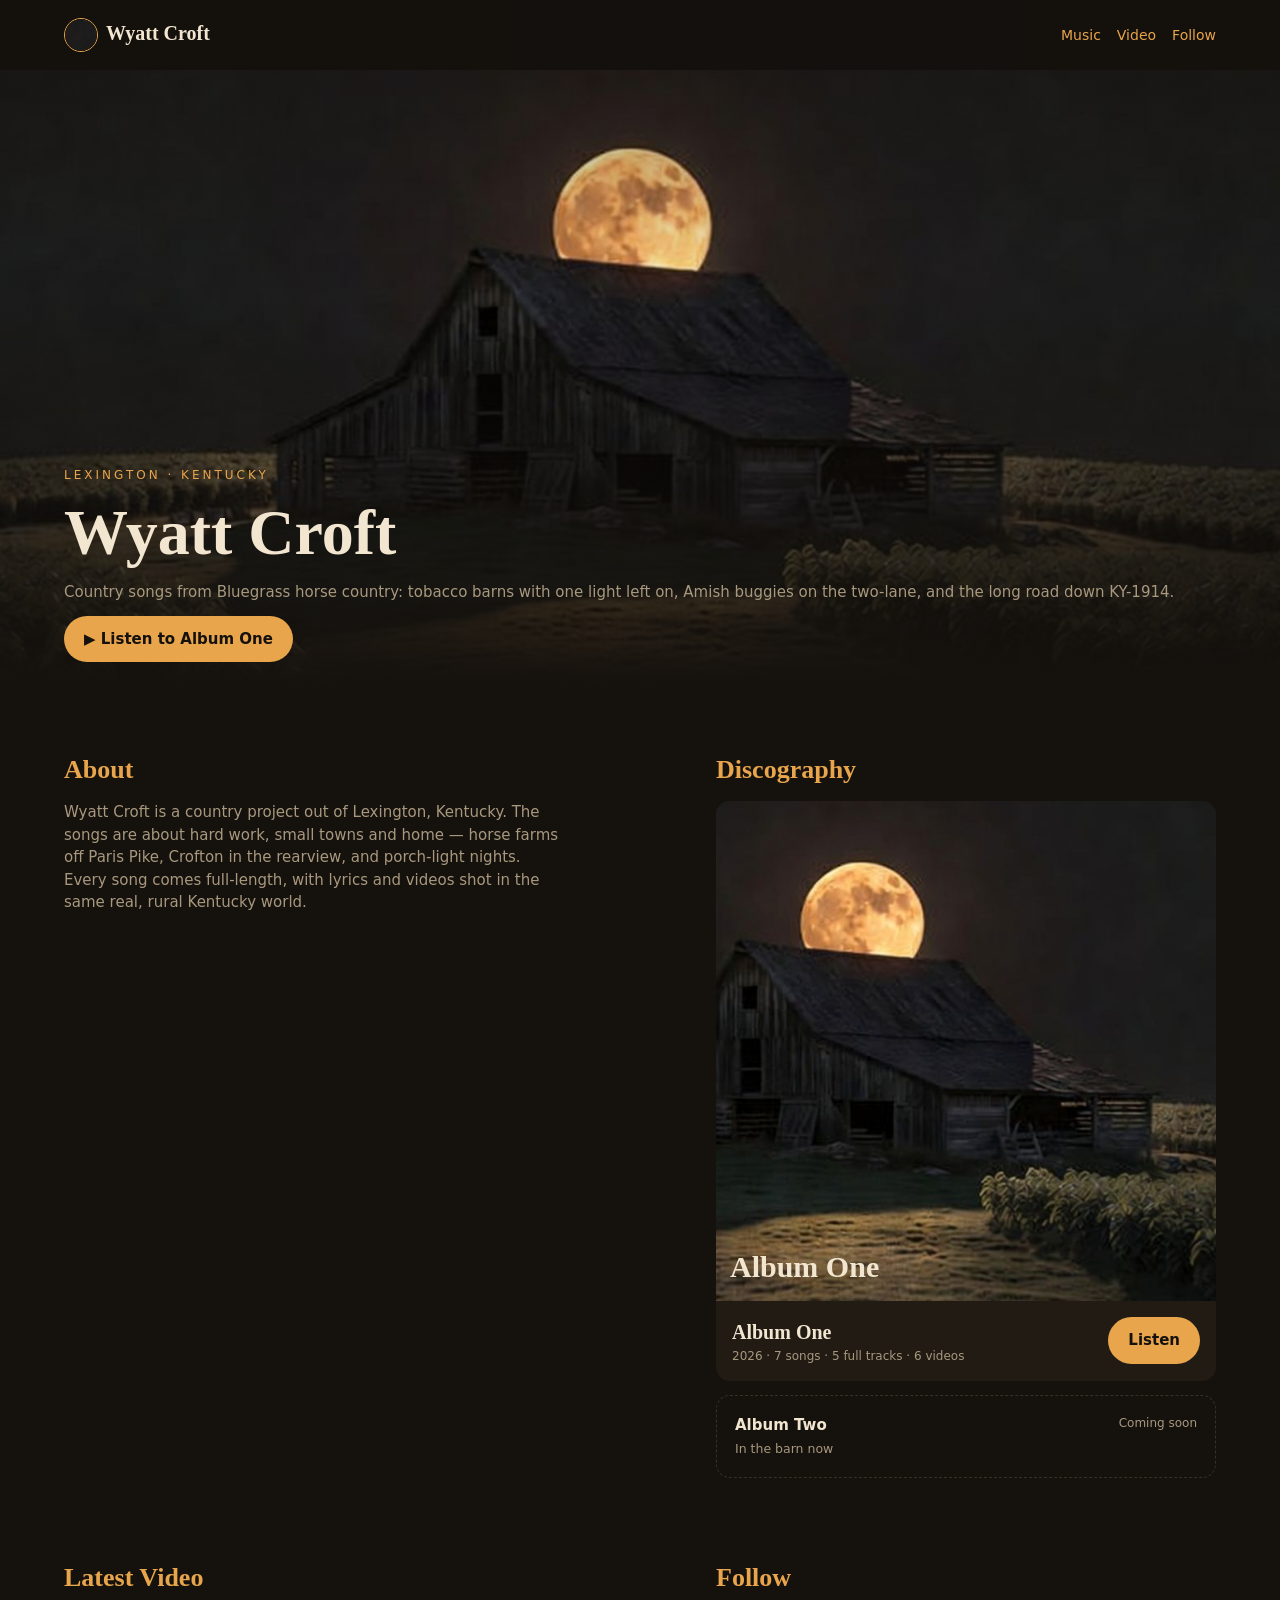
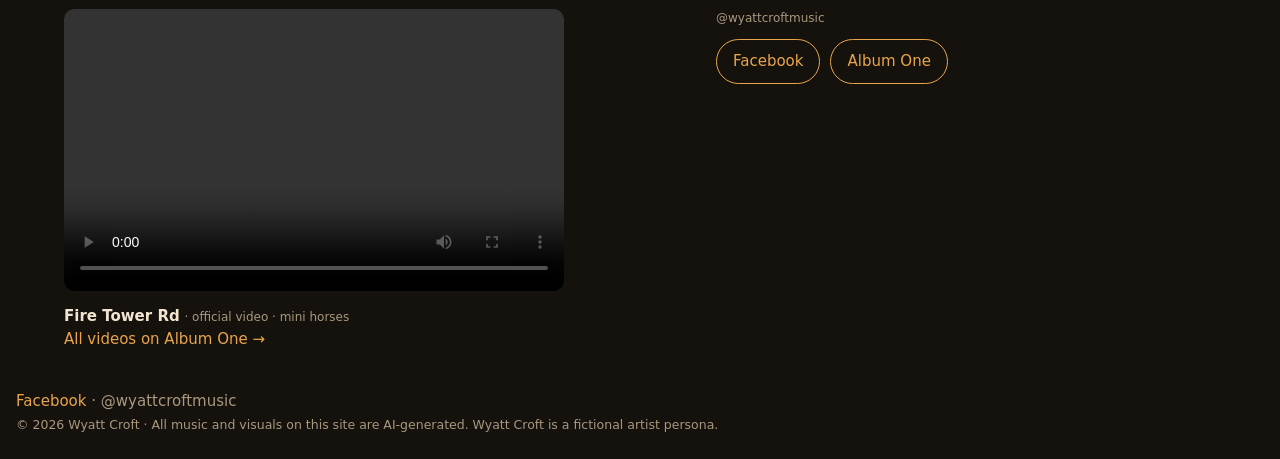
==== index.html @ c7d5dfe9 "Wyatt Croft site: home page, Album One, song pages, media" ====
<!doctype html><html lang="en"><head><meta charset="utf-8"><meta name="viewport" content="width=device-width,initial-scale=1">
<script>(function(){var h=location.hash.slice(1);if(h&&!/^(albums|video|follow|about)$/.test(h))location.replace('album-one/#'+h);})()</script>
<title>Wyatt Croft — Country songs from Lexington, Kentucky</title><meta name="description" content="Wyatt Croft (@wyattcroftmusic): AI-made country music from Lexington, Kentucky. Albums, videos and full tracks.">
<meta property="og:type" content="website"><meta property="og:url" content="https://sleek-tower-ttp9.here.now/"><meta property="og:title" content="Wyatt Croft — Country songs from Lexington, Kentucky"><meta property="og:description" content="AI-made country music from Lexington, Kentucky. Listen to Album One."><meta property="og:image" content="https://sleek-tower-ttp9.here.now/img/hero.jpg"><meta name="twitter:card" content="summary_large_image"><meta name="twitter:site" content="@wyattcroftmusic"><meta name="twitter:image" content="https://sleek-tower-ttp9.here.now/img/hero.jpg">
<style>
:root{--bg:#15110D;--card:#221B14;--amber:#E8A54B;--red:#8E2F25;--cream:#F2E6D0;--muted:#A8987E;--line:#3A2F23}
*{box-sizing:border-box;margin:0}body{background:var(--bg);color:var(--cream);font:15px/1.5 Inter,system-ui,sans-serif;padding-bottom:90px}
.serif{font-family:Georgia,"Playfair Display",serif;font-weight:700}
a{color:var(--amber);text-decoration:none}
nav{display:flex;justify-content:space-between;align-items:center;padding:14px 16px;position:sticky;top:0;background:#15110Dee;z-index:2}
nav .links{color:var(--muted);font-size:14px;display:flex;gap:16px}
.hero{min-height:520px;display:flex;flex-direction:column;justify-content:flex-end;gap:12px;padding:0 16px 28px;
 background:linear-gradient(180deg,#0000 30%,#15110D 95%),radial-gradient(circle at 72% 38%,#E8A54B66 0,#E8A54B11 12%,#0000 30%),linear-gradient(180deg,#1d2430,#3a2a1c 60%,#2a2018)}
.ph{font-size:11px;color:var(--muted)}.kick{letter-spacing:3px;font-size:12px;color:var(--amber)}
h1{font-size:40px;line-height:1.15}.btn{align-self:flex-start;background:var(--amber);color:var(--bg);font-weight:700;padding:12px 20px;border-radius:999px}
section{padding:32px 16px 16px}h2{color:var(--amber);font-size:26px;margin-bottom:12px}
.row{display:flex;align-items:center;gap:12px;padding:12px 8px;border-bottom:1px solid var(--line)}.row .m{flex:1}.row small,.mut{color:var(--muted);font-size:12px}
.row.on{background:var(--card);border-radius:8px}.row.on .t{color:var(--amber)}
.lyr{background:var(--card);border-radius:10px;padding:16px;color:var(--muted);line-height:1.7}
.rail{display:flex;gap:12px;overflow-x:auto;scroll-snap-type:x mandatory}.vc{flex:0 0 260px;scroll-snap-align:start}
.th{height:146px;border-radius:8px;background:linear-gradient(160deg,#4a3a26,#241b12);display:grid;place-items:center;color:var(--amber);font-size:28px}
.story .img{height:200px;border-radius:10px;background:linear-gradient(180deg,#2c3524,#3b2e20);display:grid;place-items:end start;padding:10px;font-size:11px;color:var(--muted)}
footer{padding:24px 16px;color:var(--muted)}
.bar{position:fixed;bottom:0;left:0;right:0;background:#0D0A08;border-top:2px solid var(--amber);padding:10px 16px 14px}
.prog{height:3px;background:var(--line);margin-bottom:8px}.prog i{display:block;width:32%;height:100%;background:var(--amber)}
.bi{display:flex;align-items:center;gap:12px}.art{width:44px;height:44px;border-radius:6px;background:var(--red)}.ctl{color:var(--amber);font-size:20px;letter-spacing:10px}
@media(min-width:1000px){.wrap{display:grid;grid-template-columns:1.1fr 1fr;max-width:1280px;margin:auto;gap:24px}
 .hero{min-height:640px;padding:0 64px 48px}h1{font-size:64px}nav{padding:18px 64px}.full{grid-column:1/-1}.rail{overflow:visible;flex-wrap:wrap}.vc{flex-basis:30%}section{padding:40px 64px 16px}}

.hero{background:linear-gradient(180deg,#15110D55 0,#0000 35%,#15110D 96%),url(img/hero.jpg) center 30%/cover}
.av{width:34px;height:34px;border-radius:50%;object-fit:cover;vertical-align:middle;margin-right:8px;border:1px solid var(--amber)}
.play{width:34px;height:34px;border-radius:50%;border:1px solid var(--amber);background:none;color:var(--amber);font-size:13px;display:grid;place-items:center;cursor:pointer;flex:0 0 34px}
.lk{font-size:12px}details.lyr{margin-bottom:10px}details.lyr summary{cursor:pointer;color:var(--cream);font-weight:700}details.lyr div{margin-top:8px}
.vc video{width:100%;aspect-ratio:16/9;border-radius:8px;background:#000}
.story .img{background:url(img/story.jpg) center/cover;height:220px}
.ai{border:1px solid var(--line);border-radius:10px;padding:12px;margin-top:12px;color:var(--muted);font-size:13px}
.bar button{background:none;border:0;color:var(--amber);font-size:22px;cursor:pointer;padding:0 6px}.art{object-fit:cover}.prog{cursor:pointer}
body{padding-bottom:0}.alb{display:block;background:var(--card);border-radius:14px;overflow:hidden;color:var(--cream)}.alb .cv{aspect-ratio:1/1;background:url(img/hero.jpg) 62% center/cover;position:relative}
.alb .cv span{position:absolute;left:14px;bottom:12px;font-size:30px}.alb .in{padding:16px;display:flex;justify-content:space-between;align-items:center;gap:12px}
.soon{margin-top:14px;border:1px dashed var(--line);border-radius:14px;padding:18px;color:var(--muted);display:flex;justify-content:space-between}
.hv video{width:100%;aspect-ratio:16/9;border-radius:10px;background:#000}.fl{display:flex;gap:10px;flex-wrap:wrap}.fl a{border:1px solid var(--amber);border-radius:999px;padding:10px 16px}
.av{width:34px;height:34px;border-radius:50%;object-fit:cover;vertical-align:middle;margin-right:8px;border:1px solid var(--amber)}
.hero{background:linear-gradient(180deg,#15110D55 0,#0000 35%,#15110D 96%),url(img/hero.jpg) center 30%/cover}
@media(min-width:1000px){.grid{display:grid;grid-template-columns:1fr 1fr;gap:24px;max-width:1280px;margin:auto}.alb{max-width:520px}}</style></head><body>
<nav><span class="serif" style="font-size:20px"><img class="av" src="img/avatar.jpg" alt="">Wyatt Croft</span><span class="links"><a href="#albums">Music</a><a href="#video">Video</a><a href="#follow">Follow</a></span></nav>
<header class="hero"><span class="kick">LEXINGTON · KENTUCKY</span><h1 class="serif">Wyatt Croft</h1>
<p class="mut" style="font-size:15px">Country songs from Bluegrass horse country: tobacco barns with one light left on, Amish buggies on the two-lane, and the long road down KY-1914.</p><a class="btn" href="album-one/">▶ Listen to Album One</a></header>
<div class="grid">
<section id="about"><h2 class="serif">About</h2><p class="mut" style="font-size:15px">Wyatt Croft is a country project out of Lexington, Kentucky. The songs are about hard work, small towns and home — horse farms off Paris Pike, Crofton in the rearview, and porch-light nights. Every song comes full-length, with lyrics and videos shot in the same real, rural Kentucky world.</p></section>
<section id="albums"><h2 class="serif">Discography</h2>
<a class="alb" href="album-one/"><div class="cv"><span class="serif">Album One</span></div><div class="in"><div><b class="serif" style="font-size:20px">Album One</b><div class="mut">2026 · 7 songs · 5 full tracks · 6 videos</div></div><span class="btn">Listen</span></div></a>
<div class="soon"><span><b style="color:var(--cream)">Album Two</b><br><small>In the barn now</small></span><span class="mut">Coming soon</span></div></section>
<section id="video" class="hv"><h2 class="serif">Latest Video</h2><video controls preload="metadata" playsinline src="https://swift-slate-mh2b.here.now/fire-tower-rd-v1.mp4#t=8"></video><p style="margin-top:8px"><b>Fire Tower Rd</b> <span class="mut">· official video · mini horses</span></p><p><a href="album-one/#videos">All videos on Album One →</a></p></section>
<section id="follow"><h2 class="serif">Follow</h2><p class="mut" style="margin-bottom:12px">@wyattcroftmusic</p><div class="fl"><a href="https://www.facebook.com/profile.php?id=61595078684951" target="_blank" rel="noopener">Facebook</a><a href="album-one/">Album One</a></div></section>
</div>
<footer><a href="https://www.facebook.com/profile.php?id=61595078684951" target="_blank" rel="noopener">Facebook</a> · @wyattcroftmusic<br><small>© 2026 Wyatt Croft · All music and visuals on this site are AI-generated. Wyatt Croft is a fictional artist persona.</small></footer>
</body></html>
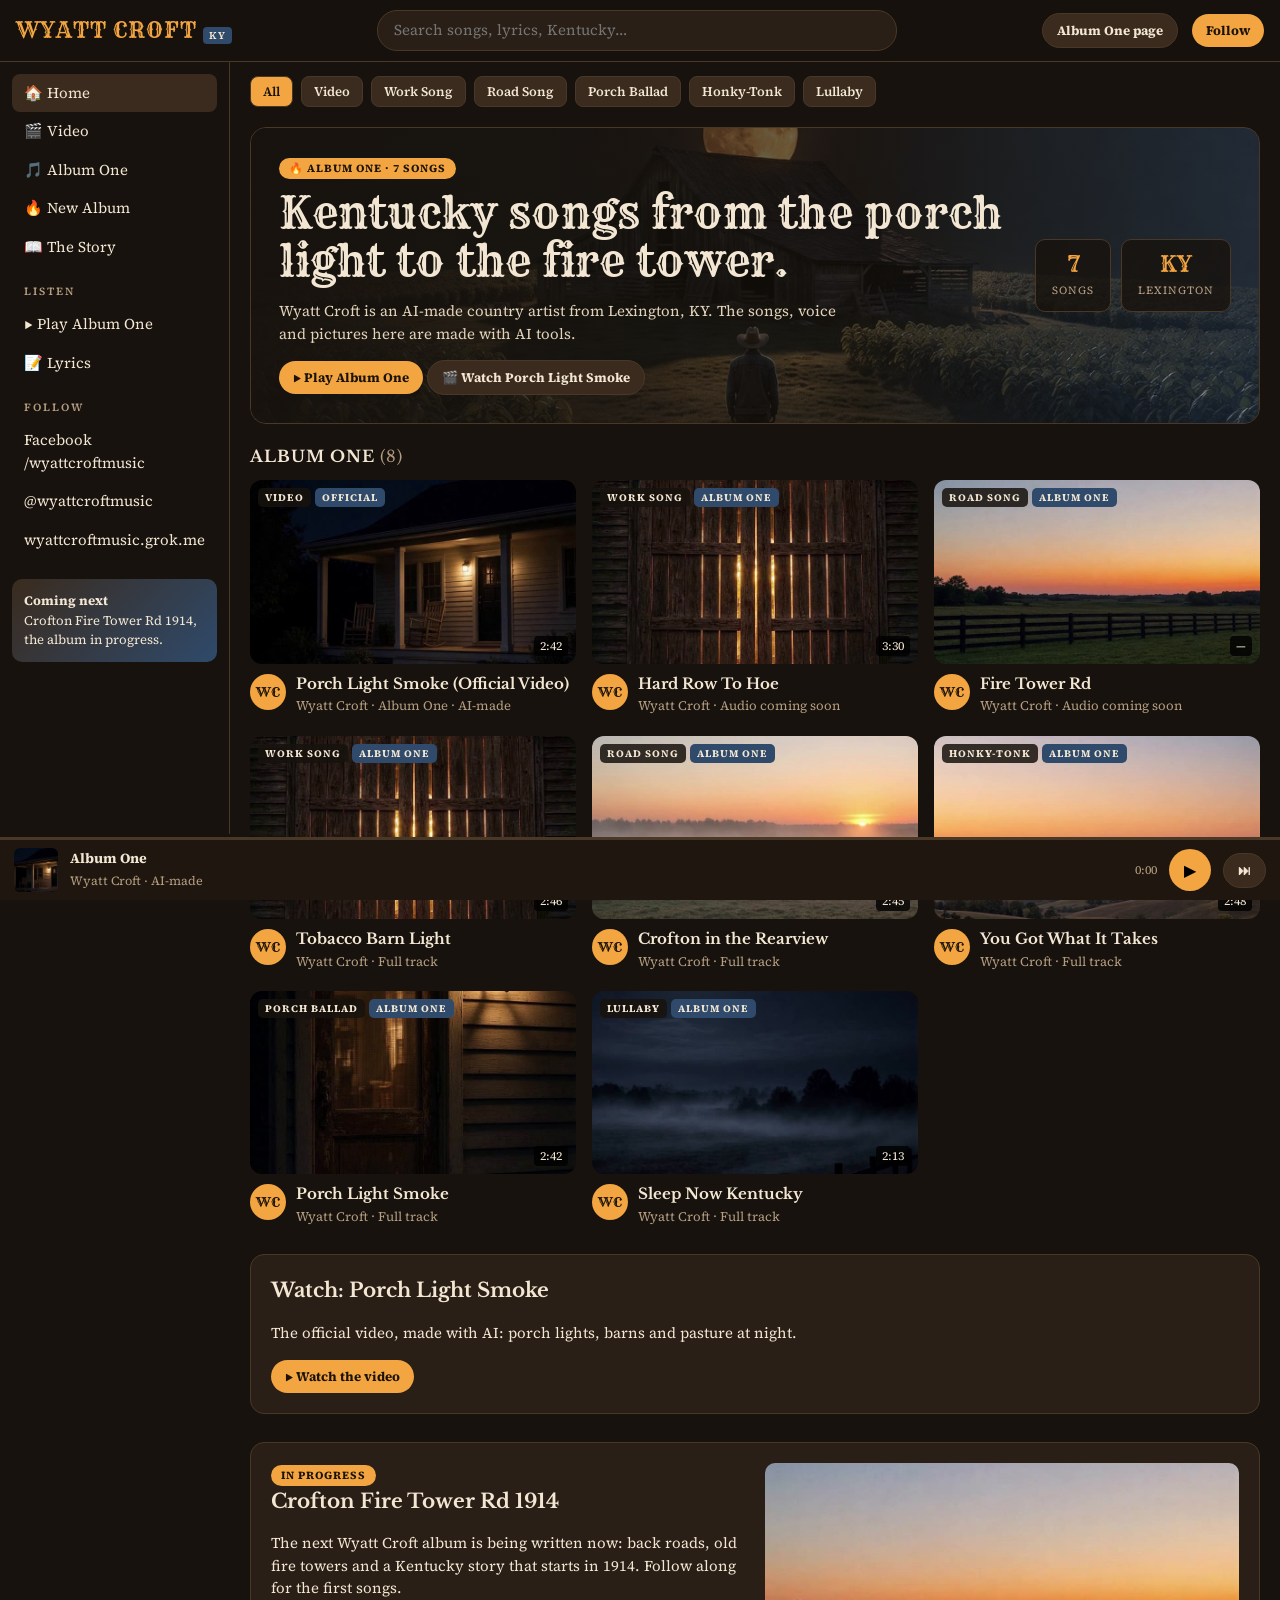
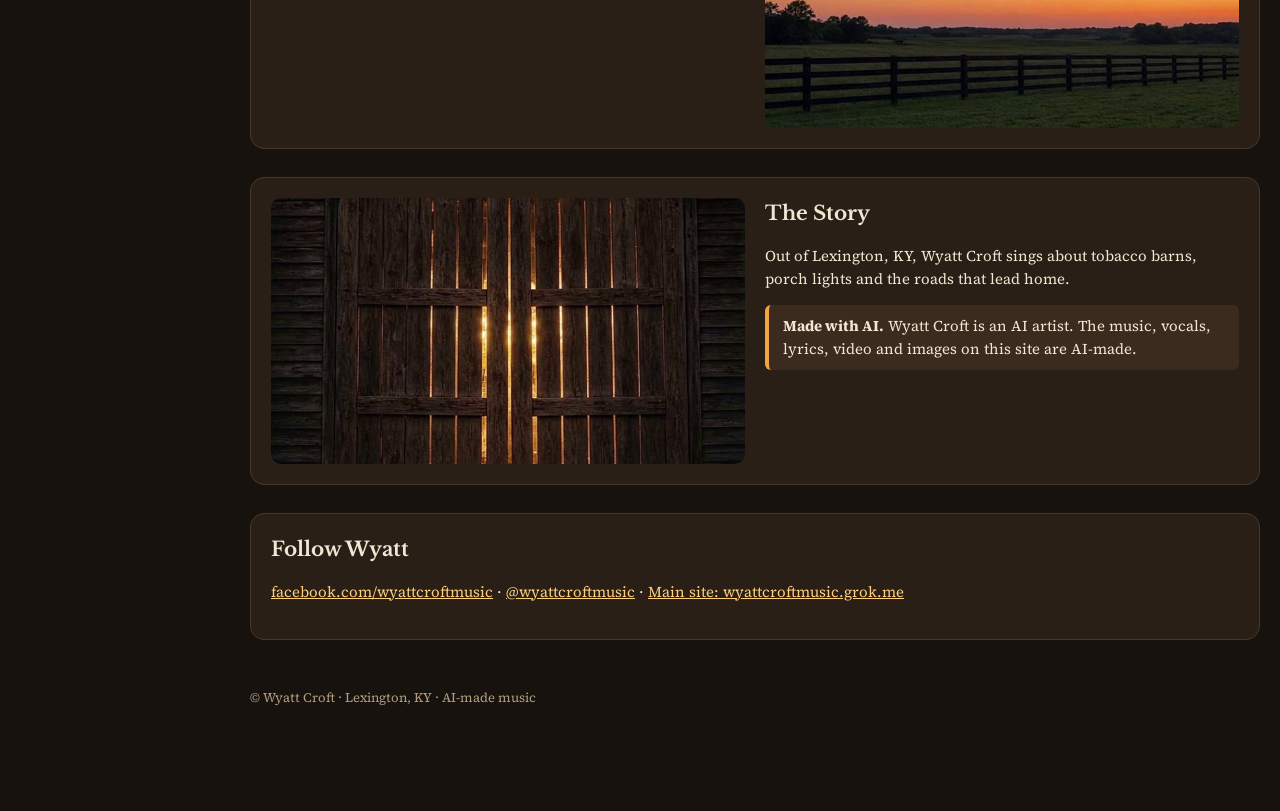
==== commit 24ecb685: "New swipe-style home page (nightoon layout); Album One stays at /album-one/, old home kept at /class" ====
--- a/index.html
+++ b/index.html
@@ -1,57 +1,139 @@
 <!doctype html><html lang="en"><head><meta charset="utf-8"><meta name="viewport" content="width=device-width,initial-scale=1">
-<script>(function(){var h=location.hash.slice(1);if(h&&!/^(albums|video|follow|about)$/.test(h))location.replace('album-one/#'+h);})()</script>
-<title>Wyatt Croft — Country songs from Lexington, Kentucky</title><meta name="description" content="Wyatt Croft (@wyattcroftmusic): AI-made country music from Lexington, Kentucky. Albums, videos and full tracks.">
-<meta property="og:type" content="website"><meta property="og:url" content="https://sleek-tower-ttp9.here.now/"><meta property="og:title" content="Wyatt Croft — Country songs from Lexington, Kentucky"><meta property="og:description" content="AI-made country music from Lexington, Kentucky. Listen to Album One."><meta property="og:image" content="https://sleek-tower-ttp9.here.now/img/hero.jpg"><meta name="twitter:card" content="summary_large_image"><meta name="twitter:site" content="@wyattcroftmusic"><meta name="twitter:image" content="https://sleek-tower-ttp9.here.now/img/hero.jpg">
+<title>Wyatt Croft · AI-made country music from Lexington, KY</title>
+<meta name="description" content="Wyatt Croft is an AI-made country artist from Lexington, KY. Stream Album One and follow the new album, Crofton Fire Tower Rd 1914.">
+<meta property="og:title" content="Wyatt Croft · AI-made country music"><meta property="og:image" content="img/f30.jpg">
+<link rel="preconnect" href="https://fonts.googleapis.com"><link href="https://fonts.googleapis.com/css2?family=Rye&family=Libre+Baskerville:ital,wght@0,400;0,700;1,400&family=Source+Serif+4:wght@400;600&display=swap" rel="stylesheet">
 <style>
-:root{--bg:#15110D;--card:#221B14;--amber:#E8A54B;--red:#8E2F25;--cream:#F2E6D0;--muted:#A8987E;--line:#3A2F23}
-*{box-sizing:border-box;margin:0}body{background:var(--bg);color:var(--cream);font:15px/1.5 Inter,system-ui,sans-serif;padding-bottom:90px}
-.serif{font-family:Georgia,"Playfair Display",serif;font-weight:700}
-a{color:var(--amber);text-decoration:none}
-nav{display:flex;justify-content:space-between;align-items:center;padding:14px 16px;position:sticky;top:0;background:#15110Dee;z-index:2}
-nav .links{color:var(--muted);font-size:14px;display:flex;gap:16px}
-.hero{min-height:520px;display:flex;flex-direction:column;justify-content:flex-end;gap:12px;padding:0 16px 28px;
- background:linear-gradient(180deg,#0000 30%,#15110D 95%),radial-gradient(circle at 72% 38%,#E8A54B66 0,#E8A54B11 12%,#0000 30%),linear-gradient(180deg,#1d2430,#3a2a1c 60%,#2a2018)}
-.ph{font-size:11px;color:var(--muted)}.kick{letter-spacing:3px;font-size:12px;color:var(--amber)}
-h1{font-size:40px;line-height:1.15}.btn{align-self:flex-start;background:var(--amber);color:var(--bg);font-weight:700;padding:12px 20px;border-radius:999px}
-section{padding:32px 16px 16px}h2{color:var(--amber);font-size:26px;margin-bottom:12px}
-.row{display:flex;align-items:center;gap:12px;padding:12px 8px;border-bottom:1px solid var(--line)}.row .m{flex:1}.row small,.mut{color:var(--muted);font-size:12px}
-.row.on{background:var(--card);border-radius:8px}.row.on .t{color:var(--amber)}
-.lyr{background:var(--card);border-radius:10px;padding:16px;color:var(--muted);line-height:1.7}
-.rail{display:flex;gap:12px;overflow-x:auto;scroll-snap-type:x mandatory}.vc{flex:0 0 260px;scroll-snap-align:start}
-.th{height:146px;border-radius:8px;background:linear-gradient(160deg,#4a3a26,#241b12);display:grid;place-items:center;color:var(--amber);font-size:28px}
-.story .img{height:200px;border-radius:10px;background:linear-gradient(180deg,#2c3524,#3b2e20);display:grid;place-items:end start;padding:10px;font-size:11px;color:var(--muted)}
-footer{padding:24px 16px;color:var(--muted)}
-.bar{position:fixed;bottom:0;left:0;right:0;background:#0D0A08;border-top:2px solid var(--amber);padding:10px 16px 14px}
-.prog{height:3px;background:var(--line);margin-bottom:8px}.prog i{display:block;width:32%;height:100%;background:var(--amber)}
-.bi{display:flex;align-items:center;gap:12px}.art{width:44px;height:44px;border-radius:6px;background:var(--red)}.ctl{color:var(--amber);font-size:20px;letter-spacing:10px}
-@media(min-width:1000px){.wrap{display:grid;grid-template-columns:1.1fr 1fr;max-width:1280px;margin:auto;gap:24px}
- .hero{min-height:640px;padding:0 64px 48px}h1{font-size:64px}nav{padding:18px 64px}.full{grid-column:1/-1}.rail{overflow:visible;flex-wrap:wrap}.vc{flex-basis:30%}section{padding:40px 64px 16px}}
+:root{--bg:#17120d;--wood:#2a1f16;--wood2:#3a2b1e;--amber:#f2a541;--amber2:#ffcf7a;--dusk:#2f4a6b;--dusk2:#8fb0d4;--ink:#f3e7d3;--mut:#b49d80;--line:#4a3826}
+*{box-sizing:border-box}body{margin:0;background:var(--bg);color:var(--ink);font:15px/1.5 "Source Serif 4",Georgia,serif;padding-bottom:70px}
+a{color:var(--amber2)}h1,h2,h3{font-family:"Libre Baskerville",Georgia,serif}
+.top{position:sticky;top:0;z-index:20;display:flex;align-items:center;gap:14px;padding:10px 16px;background:rgba(23,18,13,.96);border-bottom:1px solid var(--line)}
+.logo{font-family:Rye,serif;font-size:22px;color:var(--amber);text-decoration:none;letter-spacing:1px;white-space:nowrap}.logo small{font:600 10px "Source Serif 4";background:var(--dusk);color:var(--ink);padding:2px 6px;border-radius:4px;margin-left:6px;vertical-align:middle;letter-spacing:1px}
+.search{flex:1;max-width:520px;margin:0 auto;background:var(--wood);border:1px solid var(--line);border-radius:20px;padding:8px 16px;color:var(--ink);font:inherit}
+.btn{background:var(--amber);color:#1b1208;border:0;border-radius:20px;padding:8px 14px;font:700 13px "Source Serif 4";cursor:pointer;text-decoration:none;white-space:nowrap}.btn.ghost{background:var(--wood2);color:var(--ink);border:1px solid var(--line)}
+.wrap{display:flex}.side{width:230px;flex:none;padding:12px;position:sticky;top:58px;height:calc(100vh - 128px);overflow:auto;border-right:1px solid var(--line)}
+.side a{display:block;padding:8px 12px;border-radius:8px;color:var(--ink);text-decoration:none}.side a:hover,.side a.on{background:var(--wood2)}.side h4{font:600 11px "Source Serif 4";color:var(--mut);letter-spacing:2px;margin:18px 12px 6px}
+.side .pro{margin-top:20px;background:linear-gradient(135deg,var(--wood2),var(--dusk));padding:12px;border-radius:10px;font-size:13px}
+main{flex:1;min-width:0;padding:14px 20px}
+.chips{display:flex;gap:8px;overflow-x:auto;padding-bottom:8px}.chip{flex:none;background:var(--wood2);color:var(--ink);border:1px solid var(--line);border-radius:8px;padding:6px 12px;font:600 13px "Source Serif 4";cursor:pointer}.chip.on{background:var(--amber);color:#1b1208}
+.hero{position:relative;margin:12px 0 22px;border-radius:16px;overflow:hidden;border:1px solid var(--line);background:url(img/road.jpg) center/cover}
+.hero .in{background:linear-gradient(90deg,rgba(23,18,13,.95),rgba(23,18,13,.6) 60%,rgba(47,74,107,.35));padding:28px;display:flex;gap:20px;align-items:center;flex-wrap:wrap}
+.pill{display:inline-block;background:var(--amber);color:#1b1208;font:700 11px "Source Serif 4";letter-spacing:1px;padding:3px 10px;border-radius:12px}
+.hero h1{font-family:Rye,serif;font-weight:400;font-size:clamp(26px,4vw,44px);line-height:1.1;margin:10px 0}.hero p{max-width:560px;color:#e2d3bb}.hero .txt{flex:1;min-width:260px}
+.stats{display:flex;gap:10px}.stat{background:rgba(23,18,13,.8);border:1px solid var(--line);border-radius:10px;padding:10px 16px;text-align:center}.stat b{display:block;font:22px Rye,serif;color:var(--amber)}.stat span{font-size:11px;color:var(--mut);letter-spacing:1px}
+.sec{font:700 16px "Libre Baskerville";letter-spacing:1px;text-transform:uppercase;margin:8px 0 14px}.sec span{color:var(--mut);font-weight:400}
+.grid{display:grid;grid-template-columns:repeat(auto-fill,minmax(250px,1fr));gap:20px 16px}
+.card{cursor:pointer}.th{position:relative;aspect-ratio:16/9;border-radius:12px;overflow:hidden;background:var(--wood)}.th img{width:100%;height:100%;object-fit:cover;transition:transform .3s}.card:hover .th img{transform:scale(1.04)}
+.bd{position:absolute;top:8px;left:8px;display:flex;gap:4px}.bd b{background:rgba(23,18,13,.85);font:700 10px "Source Serif 4";padding:3px 7px;border-radius:5px;letter-spacing:1px}.bd .am{background:var(--dusk)}
+.du{position:absolute;right:8px;bottom:8px;background:rgba(0,0,0,.8);font-size:12px;padding:1px 6px;border-radius:4px}
+.card.playing .th{outline:3px solid var(--amber)}
+.meta{display:flex;gap:10px;margin-top:10px}.av{flex:none;width:36px;height:36px;border-radius:50%;background:var(--amber);color:#1b1208;font:14px Rye,serif;display:grid;place-items:center}
+.meta h3{font-size:15px;margin:0 0 3px;line-height:1.3}.meta p{margin:0;color:var(--mut);font-size:13px}
+.panel{background:var(--wood);border:1px solid var(--line);border-radius:14px;padding:20px;margin:28px 0}
+.panel h2{margin-top:0;font-size:20px}.two{display:grid;grid-template-columns:1fr 1fr;gap:20px}
+.panel img{width:100%;border-radius:10px}
+.ai{border-left:4px solid var(--amber);background:var(--wood2);padding:10px 14px;border-radius:6px}
+footer{color:var(--mut);font-size:13px;padding:20px 0}
+.player{position:fixed;left:0;right:0;bottom:0;z-index:30;display:flex;align-items:center;gap:12px;padding:8px 14px;background:#1f170f;border-top:1px solid var(--line)}
+.player img{width:44px;height:44px;border-radius:6px;object-fit:cover}.player .nm{flex:1;min-width:0}.player .nm b{display:block;white-space:nowrap;overflow:hidden;text-overflow:ellipsis;font-size:14px}.player .nm small{color:var(--mut)}
+.pp{width:42px;height:42px;border-radius:50%;border:0;background:var(--amber);font-size:16px;cursor:pointer}.player .tm{color:var(--mut);font-size:12px}
+.prog{position:absolute;top:-3px;left:0;right:0;height:3px;background:var(--line)}.prog i{display:block;height:100%;width:0;background:var(--amber)}
+.modal{position:fixed;inset:0;z-index:40;background:rgba(0,0,0,.85);display:none;align-items:center;justify-content:center;padding:16px}.modal.on{display:flex}
+.box{background:var(--wood);border:1px solid var(--line);border-radius:14px;max-width:900px;width:100%;max-height:92vh;overflow:auto;padding:18px;position:relative}
+.box video{width:100%;max-height:70vh;background:#000;border-radius:10px}.x{position:absolute;right:12px;top:8px;background:none;border:0;color:var(--ink);font-size:26px;cursor:pointer}
+.lyr{white-space:normal;color:#e8dac3}
+.bnav{display:none}
+@media(max-width:900px){.side{display:none}.two{grid-template-columns:1fr}.top .hide{display:none}.search{display:none}main{padding:12px}
+.bnav{display:flex;position:fixed;bottom:0;left:0;right:0;z-index:31;background:#1f170f;border-top:1px solid var(--line);justify-content:space-around;padding:6px 0}.bnav a{color:var(--ink);text-decoration:none;font-size:11px;text-align:center}.bnav a b{display:block;font-size:18px}
+.player{bottom:52px}body{padding-bottom:130px}.player .tm,.player .vol{display:none}.grid{grid-template-columns:1fr}.hero .in{padding:20px}}
 
-.hero{background:linear-gradient(180deg,#15110D55 0,#0000 35%,#15110D 96%),url(img/hero.jpg) center 30%/cover}
-.av{width:34px;height:34px;border-radius:50%;object-fit:cover;vertical-align:middle;margin-right:8px;border:1px solid var(--amber)}
-.play{width:34px;height:34px;border-radius:50%;border:1px solid var(--amber);background:none;color:var(--amber);font-size:13px;display:grid;place-items:center;cursor:pointer;flex:0 0 34px}
-.lk{font-size:12px}details.lyr{margin-bottom:10px}details.lyr summary{cursor:pointer;color:var(--cream);font-weight:700}details.lyr div{margin-top:8px}
-.vc video{width:100%;aspect-ratio:16/9;border-radius:8px;background:#000}
-.story .img{background:url(img/story.jpg) center/cover;height:220px}
-.ai{border:1px solid var(--line);border-radius:10px;padding:12px;margin-top:12px;color:var(--muted);font-size:13px}
-.bar button{background:none;border:0;color:var(--amber);font-size:22px;cursor:pointer;padding:0 6px}.art{object-fit:cover}.prog{cursor:pointer}
-body{padding-bottom:0}.alb{display:block;background:var(--card);border-radius:14px;overflow:hidden;color:var(--cream)}.alb .cv{aspect-ratio:1/1;background:url(img/hero.jpg) 62% center/cover;position:relative}
-.alb .cv span{position:absolute;left:14px;bottom:12px;font-size:30px}.alb .in{padding:16px;display:flex;justify-content:space-between;align-items:center;gap:12px}
-.soon{margin-top:14px;border:1px dashed var(--line);border-radius:14px;padding:18px;color:var(--muted);display:flex;justify-content:space-between}
-.hv video{width:100%;aspect-ratio:16/9;border-radius:10px;background:#000}.fl{display:flex;gap:10px;flex-wrap:wrap}.fl a{border:1px solid var(--amber);border-radius:999px;padding:10px 16px}
-.av{width:34px;height:34px;border-radius:50%;object-fit:cover;vertical-align:middle;margin-right:8px;border:1px solid var(--amber)}
-.hero{background:linear-gradient(180deg,#15110D55 0,#0000 35%,#15110D 96%),url(img/hero.jpg) center 30%/cover}
-@media(min-width:1000px){.grid{display:grid;grid-template-columns:1fr 1fr;gap:24px;max-width:1280px;margin:auto}.alb{max-width:520px}}</style></head><body>
-<nav><span class="serif" style="font-size:20px"><img class="av" src="img/avatar.jpg" alt="">Wyatt Croft</span><span class="links"><a href="#albums">Music</a><a href="#video">Video</a><a href="#follow">Follow</a></span></nav>
-<header class="hero"><span class="kick">LEXINGTON · KENTUCKY</span><h1 class="serif">Wyatt Croft</h1>
-<p class="mut" style="font-size:15px">Country songs from Bluegrass horse country: tobacco barns with one light left on, Amish buggies on the two-lane, and the long road down KY-1914.</p><a class="btn" href="album-one/">▶ Listen to Album One</a></header>
-<div class="grid">
-<section id="about"><h2 class="serif">About</h2><p class="mut" style="font-size:15px">Wyatt Croft is a country project out of Lexington, Kentucky. The songs are about hard work, small towns and home — horse farms off Paris Pike, Crofton in the rearview, and porch-light nights. Every song comes full-length, with lyrics and videos shot in the same real, rural Kentucky world.</p></section>
-<section id="albums"><h2 class="serif">Discography</h2>
-<a class="alb" href="album-one/"><div class="cv"><span class="serif">Album One</span></div><div class="in"><div><b class="serif" style="font-size:20px">Album One</b><div class="mut">2026 · 7 songs · 5 full tracks · 6 videos</div></div><span class="btn">Listen</span></div></a>
-<div class="soon"><span><b style="color:var(--cream)">Album Two</b><br><small>In the barn now</small></span><span class="mut">Coming soon</span></div></section>
-<section id="video" class="hv"><h2 class="serif">Latest Video</h2><video controls preload="metadata" playsinline src="https://swift-slate-mh2b.here.now/fire-tower-rd-v1.mp4#t=8"></video><p style="margin-top:8px"><b>Fire Tower Rd</b> <span class="mut">· official video · mini horses</span></p><p><a href="album-one/#videos">All videos on Album One →</a></p></section>
-<section id="follow"><h2 class="serif">Follow</h2><p class="mut" style="margin-bottom:12px">@wyattcroftmusic</p><div class="fl"><a href="https://www.facebook.com/profile.php?id=61595078684951" target="_blank" rel="noopener">Facebook</a><a href="album-one/">Album One</a></div></section>
-</div>
-<footer><a href="https://www.facebook.com/profile.php?id=61595078684951" target="_blank" rel="noopener">Facebook</a> · @wyattcroftmusic<br><small>© 2026 Wyatt Croft · All music and visuals on this site are AI-generated. Wyatt Croft is a fictional artist persona.</small></footer>
-</body></html>+#feed,.ftop{display:none}
+@media(max-width:768px){
+body{padding:0;overflow:hidden;height:100dvh}.top,.wrap,.player,.bnav{display:none!important}
+.ftop{display:flex;position:fixed;top:0;left:0;right:0;z-index:25;align-items:center;gap:10px;padding:10px 14px;background:linear-gradient(rgba(0,0,0,.6),transparent);pointer-events:none}
+.ftop .logo{font-size:18px;pointer-events:auto}.ftop .info{margin-left:auto;pointer-events:auto;width:32px;height:32px;border-radius:50%;border:0;background:rgba(23,18,13,.65);color:#fff;font-size:18px}.ftop .tabs{margin-left:auto;display:flex;gap:14px;pointer-events:auto}.ftop .tabs a{color:rgba(243,231,211,.7);text-decoration:none;font:700 14px "Source Serif 4"}.ftop .tabs a.on{color:#fff;border-bottom:2px solid var(--amber)}
+#feed{display:block;position:fixed;inset:0;overflow-y:scroll;scroll-snap-type:y mandatory;overscroll-behavior:contain;-webkit-overflow-scrolling:touch;scrollbar-width:none}#feed::-webkit-scrollbar{display:none}
+.slide{position:relative;height:100dvh;scroll-snap-align:start;scroll-snap-stop:always;overflow:hidden;background:#000}
+.slide .bg{position:absolute;inset:-30px;background-size:cover;background-position:center;filter:blur(28px) brightness(.55)}
+.slide .art{position:absolute;inset:0;width:100%;height:100%;object-fit:contain}.slide video.art{object-fit:cover}
+.slide .shade{position:absolute;inset:0;background:linear-gradient(transparent 55%,rgba(0,0,0,.8));pointer-events:none}
+.cap{position:absolute;left:14px;right:84px;bottom:calc(22px + env(safe-area-inset-bottom));z-index:2}.cap h2{font-size:20px;margin:6px 0 4px;text-shadow:0 1px 4px #000}.cap p{margin:0;font-size:13px;color:#e8dac3;text-shadow:0 1px 3px #000}
+.rail{position:absolute;right:10px;bottom:calc(150px + env(safe-area-inset-bottom));z-index:2;display:flex;flex-direction:column;gap:16px;align-items:center}
+.rail button{width:50px;height:50px;border-radius:50%;border:0;background:rgba(23,18,13,.65);color:#fff;font-size:20px;cursor:pointer;backdrop-filter:blur(6px)}.rail small{display:block;font-size:10px;color:#fff;margin-top:2px;text-align:center}
+.rail .av{width:46px;height:46px;border:2px solid #fff}
+.unm{position:absolute;top:60px;left:14px;z-index:3;background:rgba(0,0,0,.6);color:#fff;border:0;border-radius:16px;padding:6px 12px;font:600 12px "Source Serif 4"}
+.sbar{position:absolute;left:0;right:0;bottom:0;height:3px;z-index:3;background:rgba(255,255,255,.2)}.sbar i{display:block;height:100%;width:0;background:var(--amber)}
+.slide.about{display:flex;align-items:center;background:linear-gradient(160deg,var(--wood2),var(--dusk))}.slide.about .in{padding:80px 22px 40px}.slide.about h2{font-family:Rye,serif;font-weight:400;font-size:28px;margin:10px 0}
+.sheet{position:fixed;left:0;right:0;bottom:0;z-index:50;max-height:72dvh;overflow:auto;background:var(--wood);border-radius:18px 18px 0 0;border-top:1px solid var(--line);padding:10px 18px 30px;transform:translateY(105%);transition:transform .3s}.sheet.on{transform:none}
+.sheet .grab{width:40px;height:4px;border-radius:2px;background:var(--line);margin:0 auto 10px}.sheet h3{margin:4px 0 10px}
+.toast{position:fixed;left:50%;top:70px;transform:translateX(-50%);z-index:60;background:rgba(0,0,0,.8);padding:6px 14px;border-radius:14px;font-size:13px;display:none}
+}
+</style></head><body>
+<header class="top"><a class="logo" href="#">WYATT CROFT<small>KY</small></a><input class="search" id="q" placeholder="Search songs, lyrics, Kentucky…"><a class="btn ghost hide" href="album-one/">Album One page</a><a class="btn" href="#follow">Follow</a></header>
+<div class="wrap"><nav class="side">
+<a class="on" href="#">🏠 Home</a><a href="#watch">🎬 Video</a><a href="album-one/">🎵 Album One</a><a href="#fire-tower">🔥 New Album</a><a href="#story">📖 The Story</a>
+<h4>LISTEN</h4><a href="#" id="playall2">▶ Play Album One</a><a href="#songs">📝 Lyrics</a>
+<h4>FOLLOW</h4><a href="https://www.facebook.com/wyattcroftmusic">Facebook /wyattcroftmusic</a><a href="https://x.com/wyattcroftmusic">@wyattcroftmusic</a><a href="https://wyattcroftmusic.grok.me/">wyattcroftmusic.grok.me</a>
+<div class="pro"><b>Coming next</b><br>Crofton Fire Tower Rd 1914, the album in progress.</div></nav>
+<main>
+<div class="chips" id="chips"><button class="chip on">All</button><button class="chip">Video</button><button class="chip">Work Song</button><button class="chip">Road Song</button><button class="chip">Porch Ballad</button><button class="chip">Honky-Tonk</button><button class="chip">Lullaby</button></div>
+<section class="hero"><div class="in"><div class="txt"><span class="pill">🔥 ALBUM ONE · 7 SONGS</span><h1>Kentucky songs from the porch light to the fire tower.</h1>
+<p>Wyatt Croft is an AI-made country artist from Lexington, KY. The songs, voice and pictures here are made with AI tools.</p>
+<button class="btn" id="playall">▶ Play Album One</button> <button class="btn ghost" id="watchbtn">🎬 Watch Porch Light Smoke</button></div>
+<div class="stats"><div class="stat"><b>7</b><span>SONGS</span></div><div class="stat"><b>KY</b><span>LEXINGTON</span></div></div></div></section>
+<h2 class="sec" id="songs">Album One <span>(8)</span></h2>
+<div class="grid" id="grid"><article class="card" data-tag="Video" data-video="1"><div class="th"><img src="img/f30.jpg" alt="Porch with a light on at night"><span class="bd"><b>VIDEO</b><b class="am">OFFICIAL</b></span><span class="du">2:42</span></div><div class="meta"><div class="av">WC</div><div><h3>Porch Light Smoke (Official Video)</h3><p>Wyatt Croft · Album One · AI-made</p></div></div></article><article class="card" data-tag="Work Song" data-slug="hard-row-to-hoe" data-t="Hard Row To Hoe" data-soon="1"><div class="th"><img src="img/f130.jpg" alt=""><span class="bd"><b>WORK SONG</b><b class="am">ALBUM ONE</b></span><span class="du">3:30</span></div><div class="meta"><div class="av">WC</div><div><h3>Hard Row To Hoe</h3><p>Wyatt Croft · Audio coming soon</p></div></div></article><article class="card" data-tag="Road Song" data-slug="fire-tower-rd" data-t="Fire Tower Rd" data-soon="1"><div class="th"><img src="img/f10.jpg" alt=""><span class="bd"><b>ROAD SONG</b><b class="am">ALBUM ONE</b></span><span class="du">—</span></div><div class="meta"><div class="av">WC</div><div><h3>Fire Tower Rd</h3><p>Wyatt Croft · Audio coming soon</p></div></div></article><article class="card" data-tag="Work Song" data-slug="tobacco-barn-light" data-t="Tobacco Barn Light" data-src="audio/tobacco-barn-light.mp3"><div class="th"><img src="img/f130.jpg" alt=""><span class="bd"><b>WORK SONG</b><b class="am">ALBUM ONE</b></span><span class="du">2:46</span></div><div class="meta"><div class="av">WC</div><div><h3>Tobacco Barn Light</h3><p>Wyatt Croft · Full track</p></div></div></article><article class="card" data-tag="Road Song" data-slug="crofton-in-the-rearview" data-t="Crofton in the Rearview" data-src="audio/crofton-in-the-rearview.mp3"><div class="th"><img src="img/f150.jpg" alt=""><span class="bd"><b>ROAD SONG</b><b class="am">ALBUM ONE</b></span><span class="du">2:45</span></div><div class="meta"><div class="av">WC</div><div><h3>Crofton in the Rearview</h3><p>Wyatt Croft · Full track</p></div></div></article><article class="card" data-tag="Honky-Tonk" data-slug="you-got-what-it-takes" data-t="You Got What It Takes" data-src="audio/you-got-what-it-takes.mp3"><div class="th"><img src="img/f110.jpg" alt=""><span class="bd"><b>HONKY-TONK</b><b class="am">ALBUM ONE</b></span><span class="du">2:48</span></div><div class="meta"><div class="av">WC</div><div><h3>You Got What It Takes</h3><p>Wyatt Croft · Full track</p></div></div></article><article class="card" data-tag="Porch Ballad" data-slug="porch-light-smoke" data-t="Porch Light Smoke" data-src="audio/porch-light-smoke.mp3"><div class="th"><img src="img/f70.jpg" alt=""><span class="bd"><b>PORCH BALLAD</b><b class="am">ALBUM ONE</b></span><span class="du">2:42</span></div><div class="meta"><div class="av">WC</div><div><h3>Porch Light Smoke</h3><p>Wyatt Croft · Full track</p></div></div></article><article class="card" data-tag="Lullaby" data-slug="sleep-now-kentucky" data-t="Sleep Now Kentucky" data-src="audio/sleep-now-kentucky.mp3"><div class="th"><img src="img/f90.jpg" alt=""><span class="bd"><b>LULLABY</b><b class="am">ALBUM ONE</b></span><span class="du">2:13</span></div><div class="meta"><div class="av">WC</div><div><h3>Sleep Now Kentucky</h3><p>Wyatt Croft · Full track</p></div></div></article></div>
+<section class="panel" id="watch"><h2>Watch: Porch Light Smoke</h2><p class="mut">The official video, made with AI: porch lights, barns and pasture at night.</p><button class="btn" id="watch2">▶ Watch the video</button></section>
+<section class="panel two" id="fire-tower"><div><span class="pill">IN PROGRESS</span><h2>Crofton Fire Tower Rd 1914</h2><p>The next Wyatt Croft album is being written now: back roads, old fire towers and a Kentucky story that starts in 1914. Follow along for the first songs.</p></div><img src="img/f10.jpg" alt="Kentucky fence line at sunset"></section>
+<section class="panel two" id="story"><img src="img/f130.jpg" alt="Barn door with light through the boards"><div><h2>The Story</h2><p>Out of Lexington, KY, Wyatt Croft sings about tobacco barns, porch lights and the roads that lead home.</p><p class="ai"><b>Made with AI.</b> Wyatt Croft is an AI artist. The music, vocals, lyrics, video and images on this site are AI-made.</p></div></section>
+<section class="panel" id="follow"><h2>Follow Wyatt</h2><p><a href="https://www.facebook.com/wyattcroftmusic">facebook.com/wyattcroftmusic</a> · <a href="https://x.com/wyattcroftmusic">@wyattcroftmusic</a> · <a href="https://wyattcroftmusic.grok.me/">Main site: wyattcroftmusic.grok.me</a></p></section>
+<footer>© Wyatt Croft · Lexington, KY · AI-made music</footer>
+</main></div>
+<div class="player"><div class="prog"><i id="pg"></i></div><img src="img/f30.jpg" alt=""><div class="nm"><b id="nt">Album One</b><small>Wyatt Croft · AI-made</small></div><span class="tm" id="tm">0:00</span><button class="pp" id="pp">▶</button><button class="btn ghost" id="nx">⏭</button></div>
+<nav class="bnav"><a href="#"><b>🏠</b>Home</a><a href="#songs"><b>🎵</b>Album</a><a href="#watch" class="wv"><b>🎬</b>Video</a><a href="#fire-tower"><b>🔥</b>New</a><a href="#follow"><b>★</b>Follow</a></nav>
+<div class="modal" id="m"><div class="box"><button class="x" id="mx">×</button><div id="mc"></div></div></div>
+<div class="ftop"><a class="logo" href="#">WYATT CROFT</a><button class="info" id="info" aria-label="About">ⓘ</button></div>
+<div id="feed"><section class="slide" data-v="1" data-t="Porch Light Smoke (Video)" data-slug="porch-light-smoke"><div class="bg" style="background-image:url(img/f30.jpg)"></div><video class="art" data-src="video/porch-light-smoke.mp4" poster="img/f30.jpg" muted loop playsinline preload="metadata"></video><div class="shade"></div><button class="unm">🔇 Tap to unmute</button><div class="cap"><span class="pill">OFFICIAL VIDEO</span><h2>Porch Light Smoke</h2><p>Wyatt Croft · Lexington, KY</p></div><div class="rail"><div class="av">WC</div><div><button class="fp">❚❚</button><small>Play</small></div><div><button class="fl">📝</button><small>Lyrics</small></div><div><button class="fs">↗</button><small>Share</small></div></div><div class="sbar"><i></i></div></section><section class="slide" data-slug="porch-light-smoke" data-t="Porch Light Smoke" data-src="audio/porch-light-smoke.mp3"><div class="bg" style="background-image:url(img/f70.jpg)"></div><img class="art" src="img/f70.jpg" alt="" loading="lazy"><div class="shade"></div><div class="cap"><span class="pill">PORCH BALLAD</span><h2>Porch Light Smoke</h2><p>Wyatt Croft · 2:42</p></div><div class="rail"><div class="av">WC</div><div><button class="fp">▶</button><small>Play</small></div><div><button class="fl">📝</button><small>Lyrics</small></div><div><button class="fs">↗</button><small>Share</small></div></div><div class="sbar"><i></i></div></section><section class="slide" data-slug="tobacco-barn-light" data-t="Tobacco Barn Light" data-src="audio/tobacco-barn-light.mp3"><div class="bg" style="background-image:url(img/f130.jpg)"></div><img class="art" src="img/f130.jpg" alt="" loading="lazy"><div class="shade"></div><div class="cap"><span class="pill">WORK SONG</span><h2>Tobacco Barn Light</h2><p>Wyatt Croft · 2:46</p></div><div class="rail"><div class="av">WC</div><div><button class="fp">▶</button><small>Play</small></div><div><button class="fl">📝</button><small>Lyrics</small></div><div><button class="fs">↗</button><small>Share</small></div></div><div class="sbar"><i></i></div></section><section class="slide" data-slug="crofton-in-the-rearview" data-t="Crofton in the Rearview" data-src="audio/crofton-in-the-rearview.mp3"><div class="bg" style="background-image:url(img/f150.jpg)"></div><img class="art" src="img/f150.jpg" alt="" loading="lazy"><div class="shade"></div><div class="cap"><span class="pill">ROAD SONG</span><h2>Crofton in the Rearview</h2><p>Wyatt Croft · 2:45</p></div><div class="rail"><div class="av">WC</div><div><button class="fp">▶</button><small>Play</small></div><div><button class="fl">📝</button><small>Lyrics</small></div><div><button class="fs">↗</button><small>Share</small></div></div><div class="sbar"><i></i></div></section><section class="slide" data-slug="you-got-what-it-takes" data-t="You Got What It Takes" data-src="audio/you-got-what-it-takes.mp3"><div class="bg" style="background-image:url(img/f110.jpg)"></div><img class="art" src="img/f110.jpg" alt="" loading="lazy"><div class="shade"></div><div class="cap"><span class="pill">HONKY-TONK</span><h2>You Got What It Takes</h2><p>Wyatt Croft · 2:48</p></div><div class="rail"><div class="av">WC</div><div><button class="fp">▶</button><small>Play</small></div><div><button class="fl">📝</button><small>Lyrics</small></div><div><button class="fs">↗</button><small>Share</small></div></div><div class="sbar"><i></i></div></section><section class="slide" data-slug="hard-row-to-hoe" data-t="Hard Row To Hoe" data-src="audio/hard-row-to-hoe.mp3"><div class="bg" style="background-image:url(img/f50.jpg)"></div><img class="art" src="img/f50.jpg" alt="" loading="lazy"><div class="shade"></div><div class="cap"><span class="pill">WORK SONG</span><h2>Hard Row To Hoe</h2><p>Wyatt Croft · 3:30</p></div><div class="rail"><div class="av">WC</div><div><button class="fp">▶</button><small>Play</small></div><div><button class="fl">📝</button><small>Lyrics</small></div><div><button class="fs">↗</button><small>Share</small></div></div><div class="sbar"><i></i></div></section><section class="slide" data-slug="rolled-out-of-crofton" data-t="Rolled Out of Crofton" data-src="audio/rolled-out-of-crofton.mp3"><div class="bg" style="background-image:url(img/f10.jpg)"></div><img class="art" src="img/f10.jpg" alt="" loading="lazy"><div class="shade"></div><div class="cap"><span class="pill">ROAD SONG</span><h2>Rolled Out of Crofton</h2><p>Wyatt Croft · 3:29</p></div><div class="rail"><div class="av">WC</div><div><button class="fp">▶</button><small>Play</small></div><div><button class="fs">↗</button><small>Share</small></div></div><div class="sbar"><i></i></div></section><section class="slide" data-slug="sleep-now-kentucky" data-t="Sleep Now Kentucky" data-src="audio/sleep-now-kentucky.mp3"><div class="bg" style="background-image:url(img/f90.jpg)"></div><img class="art" src="img/f90.jpg" alt="" loading="lazy"><div class="shade"></div><div class="cap"><span class="pill">LULLABY</span><h2>Sleep Now Kentucky</h2><p>Wyatt Croft · 2:13</p></div><div class="rail"><div class="av">WC</div><div><button class="fp">▶</button><small>Play</small></div><div><button class="fl">📝</button><small>Lyrics</small></div><div><button class="fs">↗</button><small>Share</small></div></div><div class="sbar"><i></i></div></section></div><div class="sheet" id="sheet"><div class="grab"></div><div id="shc"></div></div><div class="toast" id="toast"></div>
+<audio id="fau" preload="none"></audio>
+<template id="ly-hard-row-to-hoe"><em>Lyrics coming soon.</em></template><template id="ly-fire-tower-rd"><em>Lyrics coming soon.</em></template><template id="ly-tobacco-barn-light">[Verse 1]<br>Granddaddy&#x27;s barn&#x27;s got a crooked door<br>Smells like cured leaf and a dirt floor<br>I hung my dreams on them old tier poles<br>Right next to the bills and the sweat it stole<br><br>[Pre-Chorus]<br>Sun goes down on Muhlenberg<br>Every man here&#x27;s worth his word<br><br>[Chorus]<br>Leave that tobacco barn light on<br>I&#x27;m workin&#x27; late but I ain&#x27;t gone<br>Hands like leather, heart like stone<br>Leave that tobacco barn light on<br><br>[Verse 2]<br>Daddy said, son, the land don&#x27;t lie<br>It&#x27;ll break your back, but it won&#x27;t say goodbye<br>Market&#x27;s down and the rain&#x27;s too late<br>Still I&#x27;m out here pullin&#x27; weight<br><br>[Pre-Chorus]<br>Sun goes down on Muhlenberg<br>Every man here&#x27;s worth his word<br><br>[Chorus]<br>Leave that tobacco barn light on<br>I&#x27;m workin&#x27; late but I ain&#x27;t gone<br>Hands like leather, heart like stone<br>Leave that tobacco barn light on<br><br>[Bridge]<br>City called, offered me a check<br>I&#x27;d rather wear this dirt around my neck<br><br>[Final Chorus]<br>Leave that tobacco barn light on<br>When I&#x27;m buried, keep it on<br>This old ground is where I&#x27;m from<br>Leave that tobacco barn light on</template><template id="ly-crofton-in-the-rearview">[Verse 1]<br>Rolled out of Crofton with the radio low<br>Rain on the windshield, nowhere to go<br>Firefly fields where we used to run<br>Gone gray now under a tired sun<br><br>[Chorus]<br>Crofton in the rearview, Kentucky in my veins<br>Every mile I&#x27;m leavin&#x27; just takes me back again<br>I can run these highways till the tires wear thin<br>But that little town keeps callin&#x27; me in<br><br>[Verse 2]<br>Passed the coal tipple, rust on the line<br>Mama&#x27;s porch light, still on every time<br>Fallin&#x27; barns and a Baptist bell<br>Every road out&#x27;s a road to hell<br><br>[Chorus]<br><br>[Bridge]<br>Maybe I&#x27;m runnin&#x27;, maybe I&#x27;m free<br>Maybe that town never let go of me<br><br>[Outro]<br>Crofton in the rearview... Crofton in the rearview...</template><template id="ly-you-got-what-it-takes">[Verse 1]<br>Got knocked down on a Lexington street<br>Rent past due and a hole in my feet<br>Daddy said, boy, the world don&#x27;t wait<br>But a fall ain&#x27;t a failure if you get back straight<br><br>[Pre-Chorus]<br>So dust it off, son, dust it off<br><br>[Chorus]<br>You got what it takes, yeah you got what it takes<br>You might lose, but you learn from the breaks<br>Crash and burn, rise up from the flames<br>Hold your head high, you got what it takes<br><br>[Verse 2]<br>Worked the horse farms off Paris Pike<br>Shovelin&#x27; stalls for a rich man&#x27;s dream<br>Every blister was a lesson learned<br>Every dollar was a bridge I burned<br><br>[Pre-Chorus]<br>So dust it off, son, dust it off<br><br>[Chorus]<br><br>[Bridge]<br>Ain&#x27;t nobody handin&#x27; out wings<br>You gotta grow &#x27;em when the hard wind sings<br><br>[Final Chorus]<br>You got what it takes, Lord you got what it takes<br>You might lose, but you learn from the breaks<br>Crash and burn, rise up from the flames<br>Hold your head high, you got what it takes</template><template id="ly-porch-light-smoke">[Verse 1]<br>Crickets singin&#x27; on a Bluegrass night<br>You in my flannel in the yellow porch light<br>Smoke on the breeze and a glass of rye<br>Nothin&#x27; to prove, no need to try<br><br>[Chorus]<br>Just sit with me, girl, let the world go slow<br>Porch light smoke and the radio<br>Ash on my sleeve and your hand in mine<br>Ain&#x27;t no better place to waste some time<br><br>[Verse 2]<br>Bourbon barrels down the county road<br>Town&#x27;s asleep and the moon&#x27;s half-gold<br>You laugh at my jokes when they ain&#x27;t that good<br>I&#x27;d stay right here forever if I could<br><br>[Chorus]<br><br>[Bridge]<br>Tomorrow&#x27;s work and tomorrow&#x27;s pain<br>Can wait on the porch till the mornin&#x27; rain<br><br>[Outro]<br>Porch light smoke... and the radio</template><template id="ly-sleep-now-kentucky">[Verse 1]<br>Lay your head down, the field work&#x27;s done<br>Pine trees hummin&#x27; at the setting sun<br>Mama&#x27;s prayin&#x27; by the kitchen door<br>Lord, don&#x27;t let him hurt no more<br><br>[Chorus]<br>Sleep now, Kentucky, sleep now child<br>Rest them hands, it&#x27;s been a while<br>The Lord&#x27;s got the night, He&#x27;s got the morning too<br>Sleep now, Kentucky, He&#x27;s watchin&#x27; over you<br><br>[Verse 2]<br>Old church bell from the hollow sings<br>Grandpa&#x27;s fiddle with the broken strings<br>Every hymn that I ever knew<br>Rocks me back to the ground I grew<br><br>[Chorus]<br><br>[Bridge – choir]<br>Hallelujah, lay it down<br>Hallelujah, holy ground<br><br>[Final Chorus – soft]<br>Sleep now, Kentucky, sleep now child</template>
+<audio id="au" preload="none"></audio>
+<script>
+const $=s=>document.querySelector(s),au=$('#au'),cards=[...document.querySelectorAll('.card[data-src]')];let cur=-1;
+function play(i){cur=i;const c=cards[i];document.querySelectorAll('.card').forEach(x=>x.classList.remove('playing'));c.classList.add('playing');au.src=c.dataset.src;au.play();$('#nt').textContent=c.dataset.t}
+function open(h){$('#mc').innerHTML=h;$('#m').classList.add('on')}
+function close(){$('#m').classList.remove('on');$('#mc').innerHTML=''}
+function vid(){au.pause();open('<h2>Porch Light Smoke (Official Video)</h2><video src="video/porch-light-smoke.mp4" controls autoplay playsinline poster="img/f30.jpg"></video><p class="mut">AI-made video · Wyatt Croft · Album One</p>')}
+document.querySelectorAll('.card').forEach(c=>c.onclick=()=>{if(c.dataset.video)return vid();const t=document.getElementById('ly-'+c.dataset.slug);const i=cards.indexOf(c);
+open(`<h2>${c.dataset.t}</h2>${i>=0?'<button class="btn" id="mp">▶ Play</button>':'<p><em>Audio coming soon.</em></p>'}<div class="lyr">${t?t.innerHTML:''}</div>`);const b=$('#mp');if(b)b.onclick=()=>{play(i);close()}});
+$('#mx').onclick=close;$('#m').onclick=e=>{if(e.target.id=='m')close()};
+['#watchbtn','#watch2'].forEach(s=>$(s).onclick=vid);document.querySelector('.wv').onclick=e=>{e.preventDefault();vid()};
+$('#playall').onclick=()=>play(0);$('#playall2').onclick=e=>{e.preventDefault();play(0)};
+$('#pp').onclick=()=>{if(cur<0)return play(0);au.paused?au.play():au.pause()};$('#nx').onclick=()=>play((cur+1)%cards.length);
+au.onplay=()=>$('#pp').textContent='❚❚';au.onpause=()=>$('#pp').textContent='▶';au.onended=()=>play((cur+1)%cards.length);
+au.ontimeupdate=()=>{$('#pg').style.width=(au.currentTime/au.duration*100||0)+'%';const s=au.currentTime|0;$('#tm').textContent=(s/60|0)+':'+String(s%60).padStart(2,'0')};
+document.querySelectorAll('.chip').forEach(ch=>ch.onclick=()=>{document.querySelectorAll('.chip').forEach(x=>x.classList.remove('on'));ch.classList.add('on');const t=ch.textContent;document.querySelectorAll('.card').forEach(c=>c.style.display=(t=='All'||c.dataset.tag==t)?'':'none')});
+$('#q').oninput=e=>{const q=e.target.value.toLowerCase();document.querySelectorAll('.card').forEach(c=>{const l=document.getElementById('ly-'+c.dataset.slug);c.style.display=(c.textContent+(l?l.innerHTML:'')).toLowerCase().includes(q)?'':'none'})};
+
+(function(){if(!window.matchMedia('(max-width:768px)').matches)return;
+const feed=$('#feed'),fau=$('#fau'),sl=[...feed.querySelectorAll('.slide')],sheet=$('#sheet');let act=null,muted=true;
+sl.forEach(s=>{if(s.dataset.v){const v=s.querySelector('video');v.src=v.dataset.src}});
+function stopAll(){fau.pause();sl.forEach(s=>{const v=s.querySelector('video');if(v)v.pause();const b=s.querySelector('.fp');if(b)b.textContent='▶'})}
+function start(s){act=s;const v=s.querySelector('video');if(v){v.muted=muted;v.play().catch(()=>{v.muted=true;v.play().catch(()=>{})})}
+else if(s.dataset.src){if(fau.dataset.cur!=s.dataset.src){fau.src=s.dataset.src;fau.dataset.cur=s.dataset.src}fau.play().then(()=>s.querySelector('.fp').textContent='❚❚').catch(()=>{})}
+}
+const io=new IntersectionObserver(es=>es.forEach(e=>{if(e.isIntersecting&&e.intersectionRatio>.6&&act!==e.target){stopAll();start(e.target)}}),{root:feed,threshold:[.6]});
+sl.forEach(s=>io.observe(s));
+fau.ontimeupdate=()=>{if(act){const i=act.querySelector('.sbar i');if(i)i.style.width=(fau.currentTime/fau.duration*100||0)+'%'}};
+fau.onended=()=>{const i=sl.indexOf(act);if(sl[i+1])sl[i+1].scrollIntoView({behavior:'smooth'})};
+feed.querySelectorAll('video').forEach(v=>{const fb=v.parentNode.querySelector('.fp');v.onplay=()=>fb.textContent='❚❚';v.onpause=()=>fb.textContent='▶'});feed.querySelectorAll('video').forEach(v=>v.ontimeupdate=()=>{v.parentNode.querySelector('.sbar i').style.width=(v.currentTime/v.duration*100||0)+'%'});
+feed.onclick=e=>{const s=e.target.closest('.slide');if(!s)return;const b=e.target.closest('button');
+if(s.dataset.v&&(!b||b.classList.contains('unm')||b.classList.contains('fp'))){const v=s.querySelector('video');if(b&&b.classList.contains('fp')){v.paused?v.play():v.pause();b.textContent=v.paused?'▶':'❚❚';return}muted=!muted;v.muted=muted;s.querySelector('.unm').textContent=muted?'🔇 Tap to unmute':'🔊 Sound on';v.play();return}
+if(!b){if(s.dataset.src){fau.paused?start(s):(fau.pause(),s.querySelector('.fp').textContent='▶')}return}
+if(b.classList.contains('fp')){if(fau.paused||fau.dataset.cur!=s.dataset.src){start(s)}else{fau.pause();b.textContent='▶'}}
+else if(b.classList.contains('fl')){const t=document.getElementById('ly-'+s.dataset.slug);$('#shc').innerHTML='<h3>'+s.dataset.t+'</h3>'+''+'<div class="lyr">'+(t?t.innerHTML:'')+'</div>';sheet.classList.add('on')}
+else if(b.classList.contains('fs')){$('#shc').innerHTML='<h3>Share '+(s.dataset.t||'')+'</h3><p><button class="btn" id="cp">Copy link</button></p>'+AB;sheet.classList.add('on');$('#cp').onclick=()=>{navigator.clipboard&&navigator.clipboard.writeText(location.href.split('#')[0]);$('#cp').textContent='Copied'};}};
+document.addEventListener('click',e=>{if(sheet.classList.contains('on')&&!e.target.closest('#sheet')&&!e.target.closest('.fl')&&!e.target.closest('.fs')&&!e.target.closest('#info'))sheet.classList.remove('on')},true);
+const AB='<p class="ai"><b>Made with AI.</b> Wyatt Croft is an AI artist from Lexington, KY. The music, vocals, lyrics, video and images here are AI-made.</p><p><a href="https://www.facebook.com/wyattcroftmusic">Facebook</a> · <a href="https://x.com/wyattcroftmusic">X @wyattcroftmusic</a> · <a href="album-one/">Album One page</a></p>';
+$('#info').onclick=()=>{$('#shc').innerHTML='<h3>Wyatt Croft</h3>'+AB;sheet.classList.add('on')};
+})();
+</script></body></html>
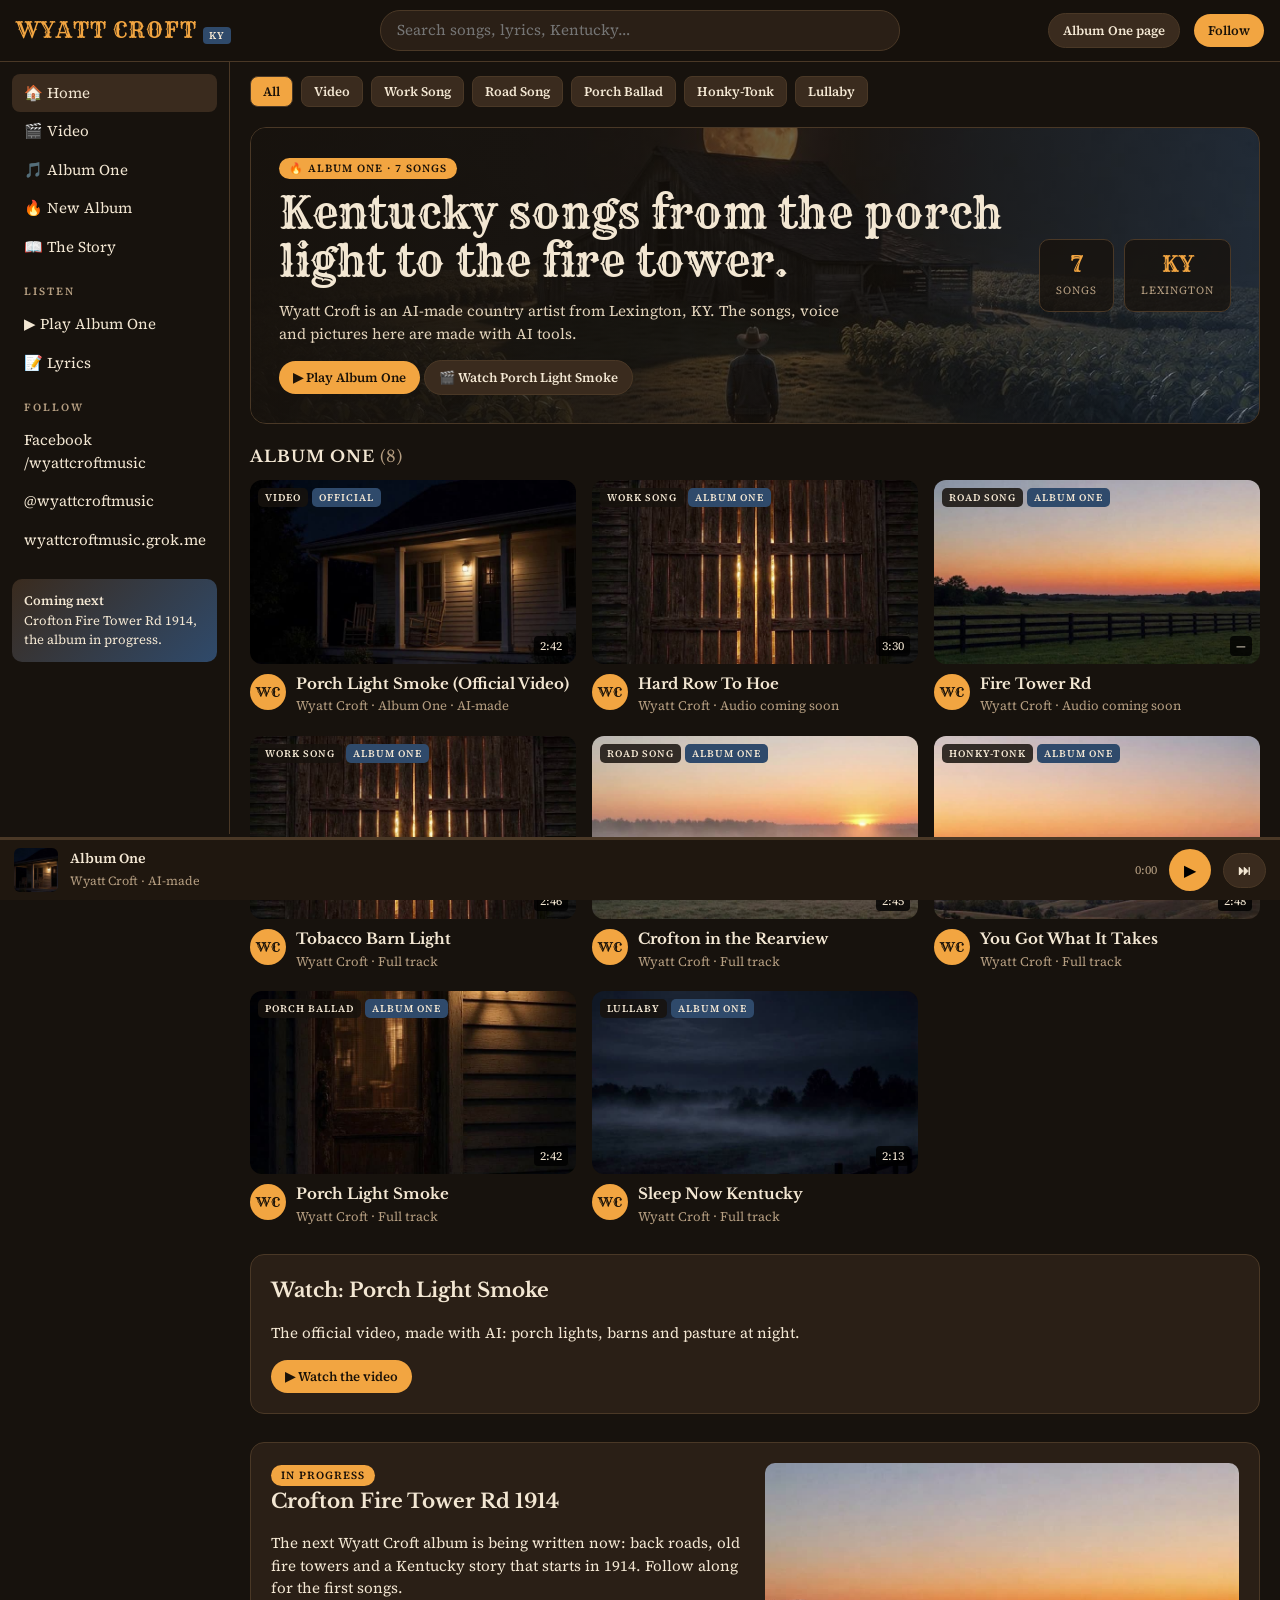
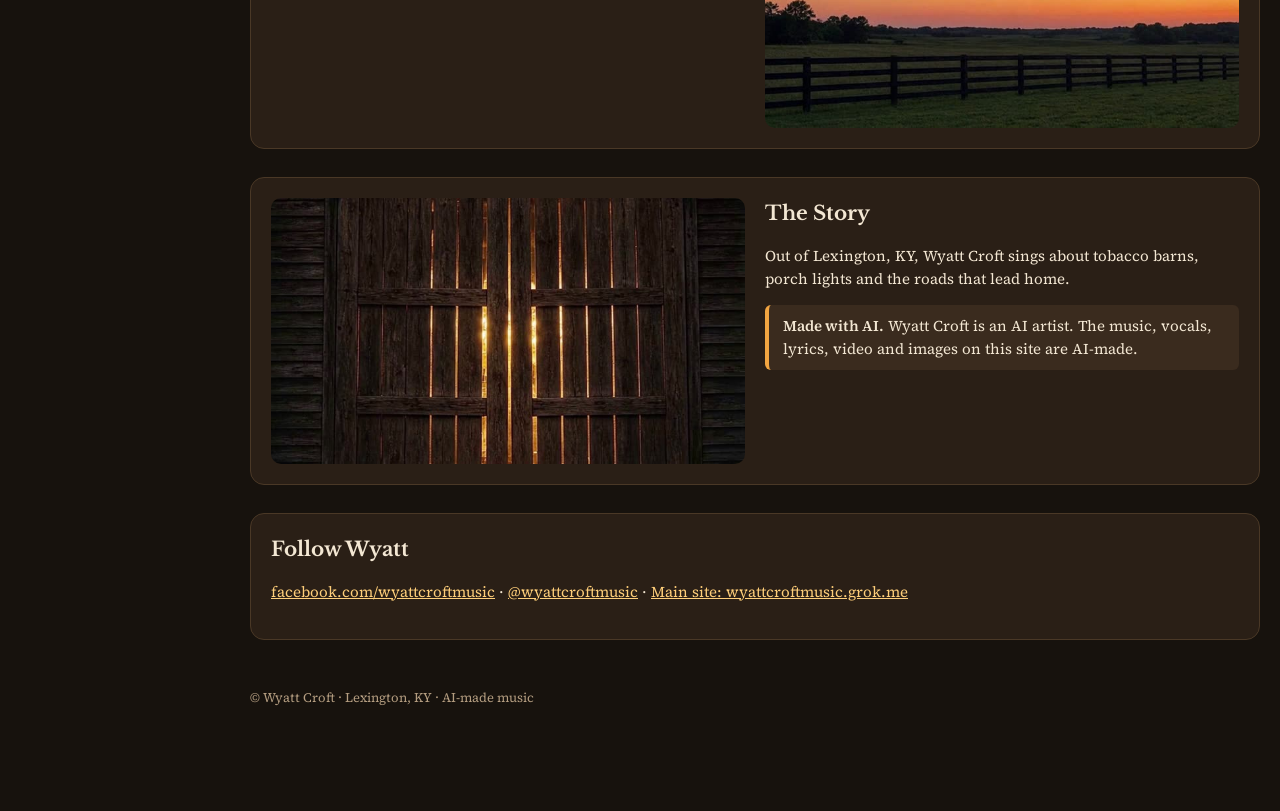
==== commit e66c4ed8: "Save the site in Chrome so a phone can play it with no internet. Keep the fonts on the site, and cac" ====
--- a/index.html
+++ b/index.html
@@ -2,7 +2,7 @@
 <title>Wyatt Croft · AI-made country music from Lexington, KY</title>
 <meta name="description" content="Wyatt Croft is an AI-made country artist from Lexington, KY. Stream Album One and follow the new album, Crofton Fire Tower Rd 1914.">
 <meta property="og:title" content="Wyatt Croft · AI-made country music"><meta property="og:image" content="img/f30.jpg">
-<link rel="preconnect" href="https://fonts.googleapis.com"><link href="https://fonts.googleapis.com/css2?family=Rye&family=Libre+Baskerville:ital,wght@0,400;0,700;1,400&family=Source+Serif+4:wght@400;600&display=swap" rel="stylesheet">
+<link rel="manifest" href="manifest.webmanifest"><meta name="theme-color" content="#17120d"><link rel="icon" href="img/icon-192.png"><link rel="stylesheet" href="fonts/fonts.css">
 <style>
 :root{--bg:#17120d;--wood:#2a1f16;--wood2:#3a2b1e;--amber:#f2a541;--amber2:#ffcf7a;--dusk:#2f4a6b;--dusk2:#8fb0d4;--ink:#f3e7d3;--mut:#b49d80;--line:#4a3826}
 *{box-sizing:border-box}body{margin:0;background:var(--bg);color:var(--ink);font:15px/1.5 "Source Serif 4",Georgia,serif;padding-bottom:70px}
@@ -93,7 +93,7 @@
 <nav class="bnav"><a href="#"><b>🏠</b>Home</a><a href="#songs"><b>🎵</b>Album</a><a href="#watch" class="wv"><b>🎬</b>Video</a><a href="#fire-tower"><b>🔥</b>New</a><a href="#follow"><b>★</b>Follow</a></nav>
 <div class="modal" id="m"><div class="box"><button class="x" id="mx">×</button><div id="mc"></div></div></div>
 <div class="ftop"><a class="logo" href="#">WYATT CROFT</a><button class="info" id="info" aria-label="About">ⓘ</button></div>
-<div id="feed"><section class="slide" data-v="1" data-t="Porch Light Smoke (Video)" data-slug="porch-light-smoke"><div class="bg" style="background-image:url(img/f30.jpg)"></div><video class="art" data-src="video/porch-light-smoke.mp4" poster="img/f30.jpg" muted loop playsinline preload="metadata"></video><div class="shade"></div><button class="unm">🔇 Tap to unmute</button><div class="cap"><span class="pill">OFFICIAL VIDEO</span><h2>Porch Light Smoke</h2><p>Wyatt Croft · Lexington, KY</p></div><div class="rail"><div class="av">WC</div><div><button class="fp">❚❚</button><small>Play</small></div><div><button class="fl">📝</button><small>Lyrics</small></div><div><button class="fs">↗</button><small>Share</small></div></div><div class="sbar"><i></i></div></section><section class="slide" data-slug="porch-light-smoke" data-t="Porch Light Smoke" data-src="audio/porch-light-smoke.mp3"><div class="bg" style="background-image:url(img/f70.jpg)"></div><img class="art" src="img/f70.jpg" alt="" loading="lazy"><div class="shade"></div><div class="cap"><span class="pill">PORCH BALLAD</span><h2>Porch Light Smoke</h2><p>Wyatt Croft · 2:42</p></div><div class="rail"><div class="av">WC</div><div><button class="fp">▶</button><small>Play</small></div><div><button class="fl">📝</button><small>Lyrics</small></div><div><button class="fs">↗</button><small>Share</small></div></div><div class="sbar"><i></i></div></section><section class="slide" data-slug="tobacco-barn-light" data-t="Tobacco Barn Light" data-src="audio/tobacco-barn-light.mp3"><div class="bg" style="background-image:url(img/f130.jpg)"></div><img class="art" src="img/f130.jpg" alt="" loading="lazy"><div class="shade"></div><div class="cap"><span class="pill">WORK SONG</span><h2>Tobacco Barn Light</h2><p>Wyatt Croft · 2:46</p></div><div class="rail"><div class="av">WC</div><div><button class="fp">▶</button><small>Play</small></div><div><button class="fl">📝</button><small>Lyrics</small></div><div><button class="fs">↗</button><small>Share</small></div></div><div class="sbar"><i></i></div></section><section class="slide" data-slug="crofton-in-the-rearview" data-t="Crofton in the Rearview" data-src="audio/crofton-in-the-rearview.mp3"><div class="bg" style="background-image:url(img/f150.jpg)"></div><img class="art" src="img/f150.jpg" alt="" loading="lazy"><div class="shade"></div><div class="cap"><span class="pill">ROAD SONG</span><h2>Crofton in the Rearview</h2><p>Wyatt Croft · 2:45</p></div><div class="rail"><div class="av">WC</div><div><button class="fp">▶</button><small>Play</small></div><div><button class="fl">📝</button><small>Lyrics</small></div><div><button class="fs">↗</button><small>Share</small></div></div><div class="sbar"><i></i></div></section><section class="slide" data-slug="you-got-what-it-takes" data-t="You Got What It Takes" data-src="audio/you-got-what-it-takes.mp3"><div class="bg" style="background-image:url(img/f110.jpg)"></div><img class="art" src="img/f110.jpg" alt="" loading="lazy"><div class="shade"></div><div class="cap"><span class="pill">HONKY-TONK</span><h2>You Got What It Takes</h2><p>Wyatt Croft · 2:48</p></div><div class="rail"><div class="av">WC</div><div><button class="fp">▶</button><small>Play</small></div><div><button class="fl">📝</button><small>Lyrics</small></div><div><button class="fs">↗</button><small>Share</small></div></div><div class="sbar"><i></i></div></section><section class="slide" data-slug="hard-row-to-hoe" data-t="Hard Row To Hoe" data-src="audio/hard-row-to-hoe.mp3"><div class="bg" style="background-image:url(img/f50.jpg)"></div><img class="art" src="img/f50.jpg" alt="" loading="lazy"><div class="shade"></div><div class="cap"><span class="pill">WORK SONG</span><h2>Hard Row To Hoe</h2><p>Wyatt Croft · 3:30</p></div><div class="rail"><div class="av">WC</div><div><button class="fp">▶</button><small>Play</small></div><div><button class="fl">📝</button><small>Lyrics</small></div><div><button class="fs">↗</button><small>Share</small></div></div><div class="sbar"><i></i></div></section><section class="slide" data-slug="rolled-out-of-crofton" data-t="Rolled Out of Crofton" data-src="audio/rolled-out-of-crofton.mp3"><div class="bg" style="background-image:url(img/f10.jpg)"></div><img class="art" src="img/f10.jpg" alt="" loading="lazy"><div class="shade"></div><div class="cap"><span class="pill">ROAD SONG</span><h2>Rolled Out of Crofton</h2><p>Wyatt Croft · 3:29</p></div><div class="rail"><div class="av">WC</div><div><button class="fp">▶</button><small>Play</small></div><div><button class="fs">↗</button><small>Share</small></div></div><div class="sbar"><i></i></div></section><section class="slide" data-slug="sleep-now-kentucky" data-t="Sleep Now Kentucky" data-src="audio/sleep-now-kentucky.mp3"><div class="bg" style="background-image:url(img/f90.jpg)"></div><img class="art" src="img/f90.jpg" alt="" loading="lazy"><div class="shade"></div><div class="cap"><span class="pill">LULLABY</span><h2>Sleep Now Kentucky</h2><p>Wyatt Croft · 2:13</p></div><div class="rail"><div class="av">WC</div><div><button class="fp">▶</button><small>Play</small></div><div><button class="fl">📝</button><small>Lyrics</small></div><div><button class="fs">↗</button><small>Share</small></div></div><div class="sbar"><i></i></div></section></div><div class="sheet" id="sheet"><div class="grab"></div><div id="shc"></div></div><div class="toast" id="toast"></div>
+<div id="feed"><section class="slide" data-v="1" data-t="Porch Light Smoke (Video)" data-slug="porch-light-smoke"><div class="bg" style="background-image:url(img/f30.jpg)"></div><video class="art" data-src="video/porch-light-smoke.mp4" poster="img/f30.jpg" muted loop playsinline preload="metadata"></video><div class="shade"></div><button class="unm">🔇 Tap to unmute</button><div class="cap"><span class="pill">OFFICIAL VIDEO</span><h2>Porch Light Smoke</h2><p>Wyatt Croft · Lexington, KY</p></div><div class="rail"><div class="av">WC</div><div><button class="fp">❚❚</button><small>Play</small></div><div><button class="fl">📝</button><small>Lyrics</small></div><div><button class="fs">↗</button><small>Share</small></div></div><div class="sbar"><i></i></div></section><section class="slide" data-slug="porch-light-smoke" data-t="Porch Light Smoke" data-src="audio/porch-light-smoke.mp3"><div class="bg" style="background-image:url(img/man-barn-night-poster.jpg)"></div><video class="art clipv" src="clips/man-barn-night.mp4" poster="img/man-barn-night-poster.jpg" muted loop playsinline preload="none"></video><div class="shade"></div><div class="cap"><span class="pill">PORCH BALLAD</span><h2>Porch Light Smoke</h2><p>Wyatt Croft · 2:42</p></div><div class="rail"><div class="av">WC</div><div><button class="fp">▶</button><small>Play</small></div><div><button class="fl">📝</button><small>Lyrics</small></div><div><button class="fs">↗</button><small>Share</small></div></div><div class="sbar"><i></i></div></section><section class="slide" data-slug="tobacco-barn-light" data-t="Tobacco Barn Light" data-src="audio/tobacco-barn-light.mp3"><div class="bg" style="background-image:url(img/farmer-row-poster.jpg)"></div><video class="art clipv" src="clips/farmer-row.mp4" poster="img/farmer-row-poster.jpg" muted loop playsinline preload="none"></video><div class="shade"></div><div class="cap"><span class="pill">WORK SONG</span><h2>Tobacco Barn Light</h2><p>Wyatt Croft · 2:46</p></div><div class="rail"><div class="av">WC</div><div><button class="fp">▶</button><small>Play</small></div><div><button class="fl">📝</button><small>Lyrics</small></div><div><button class="fs">↗</button><small>Share</small></div></div><div class="sbar"><i></i></div></section><section class="slide" data-slug="crofton-in-the-rearview" data-t="Crofton in the Rearview" data-src="audio/crofton-in-the-rearview.mp3"><div class="bg" style="background-image:url(img/f150.jpg)"></div><img class="art" src="img/f150.jpg" alt="" loading="lazy"><div class="shade"></div><div class="cap"><span class="pill">ROAD SONG</span><h2>Crofton in the Rearview</h2><p>Wyatt Croft · 2:45</p></div><div class="rail"><div class="av">WC</div><div><button class="fp">▶</button><small>Play</small></div><div><button class="fl">📝</button><small>Lyrics</small></div><div><button class="fs">↗</button><small>Share</small></div></div><div class="sbar"><i></i></div></section><section class="slide" data-slug="you-got-what-it-takes" data-t="You Got What It Takes" data-src="audio/you-got-what-it-takes.mp3"><div class="bg" style="background-image:url(img/buggy-lane-poster.jpg)"></div><video class="art clipv" src="clips/buggy-lane.mp4" poster="img/buggy-lane-poster.jpg" muted loop playsinline preload="none"></video><div class="shade"></div><div class="cap"><span class="pill">HONKY-TONK</span><h2>You Got What It Takes</h2><p>Wyatt Croft · 2:48</p></div><div class="rail"><div class="av">WC</div><div><button class="fp">▶</button><small>Play</small></div><div><button class="fl">📝</button><small>Lyrics</small></div><div><button class="fs">↗</button><small>Share</small></div></div><div class="sbar"><i></i></div></section><section class="slide" data-slug="hard-row-to-hoe" data-t="Hard Row To Hoe" data-src="audio/hard-row-to-hoe.mp3"><div class="bg" style="background-image:url(img/f50.jpg)"></div><img class="art" src="img/f50.jpg" alt="" loading="lazy"><div class="shade"></div><div class="cap"><span class="pill">WORK SONG</span><h2>Hard Row To Hoe</h2><p>Wyatt Croft · 3:30</p></div><div class="rail"><div class="av">WC</div><div><button class="fp">▶</button><small>Play</small></div><div><button class="fl">📝</button><small>Lyrics</small></div><div><button class="fs">↗</button><small>Share</small></div></div><div class="sbar"><i></i></div></section><section class="slide" data-slug="rolled-out-of-crofton" data-t="Rolled Out of Crofton" data-src="audio/rolled-out-of-crofton.mp3"><div class="bg" style="background-image:url(img/f10.jpg)"></div><img class="art" src="img/f10.jpg" alt="" loading="lazy"><div class="shade"></div><div class="cap"><span class="pill">ROAD SONG</span><h2>Rolled Out of Crofton</h2><p>Wyatt Croft · 3:29</p></div><div class="rail"><div class="av">WC</div><div><button class="fp">▶</button><small>Play</small></div><div><button class="fs">↗</button><small>Share</small></div></div><div class="sbar"><i></i></div></section><section class="slide" data-slug="sleep-now-kentucky" data-t="Sleep Now Kentucky" data-src="audio/sleep-now-kentucky.mp3"><div class="bg" style="background-image:url(img/f90.jpg)"></div><img class="art" src="img/f90.jpg" alt="" loading="lazy"><div class="shade"></div><div class="cap"><span class="pill">LULLABY</span><h2>Sleep Now Kentucky</h2><p>Wyatt Croft · 2:13</p></div><div class="rail"><div class="av">WC</div><div><button class="fp">▶</button><small>Play</small></div><div><button class="fl">📝</button><small>Lyrics</small></div><div><button class="fs">↗</button><small>Share</small></div></div><div class="sbar"><i></i></div></section></div><div class="sheet" id="sheet"><div class="grab"></div><div id="shc"></div></div><div class="toast" id="toast"></div>
 <audio id="fau" preload="none"></audio>
 <template id="ly-hard-row-to-hoe"><em>Lyrics coming soon.</em></template><template id="ly-fire-tower-rd"><em>Lyrics coming soon.</em></template><template id="ly-tobacco-barn-light">[Verse 1]<br>Granddaddy&#x27;s barn&#x27;s got a crooked door<br>Smells like cured leaf and a dirt floor<br>I hung my dreams on them old tier poles<br>Right next to the bills and the sweat it stole<br><br>[Pre-Chorus]<br>Sun goes down on Muhlenberg<br>Every man here&#x27;s worth his word<br><br>[Chorus]<br>Leave that tobacco barn light on<br>I&#x27;m workin&#x27; late but I ain&#x27;t gone<br>Hands like leather, heart like stone<br>Leave that tobacco barn light on<br><br>[Verse 2]<br>Daddy said, son, the land don&#x27;t lie<br>It&#x27;ll break your back, but it won&#x27;t say goodbye<br>Market&#x27;s down and the rain&#x27;s too late<br>Still I&#x27;m out here pullin&#x27; weight<br><br>[Pre-Chorus]<br>Sun goes down on Muhlenberg<br>Every man here&#x27;s worth his word<br><br>[Chorus]<br>Leave that tobacco barn light on<br>I&#x27;m workin&#x27; late but I ain&#x27;t gone<br>Hands like leather, heart like stone<br>Leave that tobacco barn light on<br><br>[Bridge]<br>City called, offered me a check<br>I&#x27;d rather wear this dirt around my neck<br><br>[Final Chorus]<br>Leave that tobacco barn light on<br>When I&#x27;m buried, keep it on<br>This old ground is where I&#x27;m from<br>Leave that tobacco barn light on</template><template id="ly-crofton-in-the-rearview">[Verse 1]<br>Rolled out of Crofton with the radio low<br>Rain on the windshield, nowhere to go<br>Firefly fields where we used to run<br>Gone gray now under a tired sun<br><br>[Chorus]<br>Crofton in the rearview, Kentucky in my veins<br>Every mile I&#x27;m leavin&#x27; just takes me back again<br>I can run these highways till the tires wear thin<br>But that little town keeps callin&#x27; me in<br><br>[Verse 2]<br>Passed the coal tipple, rust on the line<br>Mama&#x27;s porch light, still on every time<br>Fallin&#x27; barns and a Baptist bell<br>Every road out&#x27;s a road to hell<br><br>[Chorus]<br><br>[Bridge]<br>Maybe I&#x27;m runnin&#x27;, maybe I&#x27;m free<br>Maybe that town never let go of me<br><br>[Outro]<br>Crofton in the rearview... Crofton in the rearview...</template><template id="ly-you-got-what-it-takes">[Verse 1]<br>Got knocked down on a Lexington street<br>Rent past due and a hole in my feet<br>Daddy said, boy, the world don&#x27;t wait<br>But a fall ain&#x27;t a failure if you get back straight<br><br>[Pre-Chorus]<br>So dust it off, son, dust it off<br><br>[Chorus]<br>You got what it takes, yeah you got what it takes<br>You might lose, but you learn from the breaks<br>Crash and burn, rise up from the flames<br>Hold your head high, you got what it takes<br><br>[Verse 2]<br>Worked the horse farms off Paris Pike<br>Shovelin&#x27; stalls for a rich man&#x27;s dream<br>Every blister was a lesson learned<br>Every dollar was a bridge I burned<br><br>[Pre-Chorus]<br>So dust it off, son, dust it off<br><br>[Chorus]<br><br>[Bridge]<br>Ain&#x27;t nobody handin&#x27; out wings<br>You gotta grow &#x27;em when the hard wind sings<br><br>[Final Chorus]<br>You got what it takes, Lord you got what it takes<br>You might lose, but you learn from the breaks<br>Crash and burn, rise up from the flames<br>Hold your head high, you got what it takes</template><template id="ly-porch-light-smoke">[Verse 1]<br>Crickets singin&#x27; on a Bluegrass night<br>You in my flannel in the yellow porch light<br>Smoke on the breeze and a glass of rye<br>Nothin&#x27; to prove, no need to try<br><br>[Chorus]<br>Just sit with me, girl, let the world go slow<br>Porch light smoke and the radio<br>Ash on my sleeve and your hand in mine<br>Ain&#x27;t no better place to waste some time<br><br>[Verse 2]<br>Bourbon barrels down the county road<br>Town&#x27;s asleep and the moon&#x27;s half-gold<br>You laugh at my jokes when they ain&#x27;t that good<br>I&#x27;d stay right here forever if I could<br><br>[Chorus]<br><br>[Bridge]<br>Tomorrow&#x27;s work and tomorrow&#x27;s pain<br>Can wait on the porch till the mornin&#x27; rain<br><br>[Outro]<br>Porch light smoke... and the radio</template><template id="ly-sleep-now-kentucky">[Verse 1]<br>Lay your head down, the field work&#x27;s done<br>Pine trees hummin&#x27; at the setting sun<br>Mama&#x27;s prayin&#x27; by the kitchen door<br>Lord, don&#x27;t let him hurt no more<br><br>[Chorus]<br>Sleep now, Kentucky, sleep now child<br>Rest them hands, it&#x27;s been a while<br>The Lord&#x27;s got the night, He&#x27;s got the morning too<br>Sleep now, Kentucky, He&#x27;s watchin&#x27; over you<br><br>[Verse 2]<br>Old church bell from the hollow sings<br>Grandpa&#x27;s fiddle with the broken strings<br>Every hymn that I ever knew<br>Rocks me back to the ground I grew<br><br>[Chorus]<br><br>[Bridge – choir]<br>Hallelujah, lay it down<br>Hallelujah, holy ground<br><br>[Final Chorus – soft]<br>Sleep now, Kentucky, sleep now child</template>
 <audio id="au" preload="none"></audio>
@@ -118,16 +118,16 @@
 const feed=$('#feed'),fau=$('#fau'),sl=[...feed.querySelectorAll('.slide')],sheet=$('#sheet');let act=null,muted=true;
 sl.forEach(s=>{if(s.dataset.v){const v=s.querySelector('video');v.src=v.dataset.src}});
 function stopAll(){fau.pause();sl.forEach(s=>{const v=s.querySelector('video');if(v)v.pause();const b=s.querySelector('.fp');if(b)b.textContent='▶'})}
-function start(s){act=s;const v=s.querySelector('video');if(v){v.muted=muted;v.play().catch(()=>{v.muted=true;v.play().catch(()=>{})})}
+function start(s){act=s;const cv=s.querySelector('.clipv');if(cv)cv.play().catch(()=>{});const v=s.querySelector('video:not(.clipv)');if(v){v.muted=muted;v.play().catch(()=>{v.muted=true;v.play().catch(()=>{})})}
 else if(s.dataset.src){if(fau.dataset.cur!=s.dataset.src){fau.src=s.dataset.src;fau.dataset.cur=s.dataset.src}fau.play().then(()=>s.querySelector('.fp').textContent='❚❚').catch(()=>{})}
 }
 const io=new IntersectionObserver(es=>es.forEach(e=>{if(e.isIntersecting&&e.intersectionRatio>.6&&act!==e.target){stopAll();start(e.target)}}),{root:feed,threshold:[.6]});
 sl.forEach(s=>io.observe(s));
 fau.ontimeupdate=()=>{if(act){const i=act.querySelector('.sbar i');if(i)i.style.width=(fau.currentTime/fau.duration*100||0)+'%'}};
 fau.onended=()=>{const i=sl.indexOf(act);if(sl[i+1])sl[i+1].scrollIntoView({behavior:'smooth'})};
-feed.querySelectorAll('video').forEach(v=>{const fb=v.parentNode.querySelector('.fp');v.onplay=()=>fb.textContent='❚❚';v.onpause=()=>fb.textContent='▶'});feed.querySelectorAll('video').forEach(v=>v.ontimeupdate=()=>{v.parentNode.querySelector('.sbar i').style.width=(v.currentTime/v.duration*100||0)+'%'});
+feed.querySelectorAll('video:not(.clipv)').forEach(v=>{const fb=v.parentNode.querySelector('.fp');v.onplay=()=>fb.textContent='❚❚';v.onpause=()=>fb.textContent='▶'});feed.querySelectorAll('video:not(.clipv)').forEach(v=>v.ontimeupdate=()=>{v.parentNode.querySelector('.sbar i').style.width=(v.currentTime/v.duration*100||0)+'%'});
 feed.onclick=e=>{const s=e.target.closest('.slide');if(!s)return;const b=e.target.closest('button');
-if(s.dataset.v&&(!b||b.classList.contains('unm')||b.classList.contains('fp'))){const v=s.querySelector('video');if(b&&b.classList.contains('fp')){v.paused?v.play():v.pause();b.textContent=v.paused?'▶':'❚❚';return}muted=!muted;v.muted=muted;s.querySelector('.unm').textContent=muted?'🔇 Tap to unmute':'🔊 Sound on';v.play();return}
+if(s.dataset.v&&(!b||b.classList.contains('unm')||b.classList.contains('fp'))){const v=s.querySelector('video:not(.clipv)');if(b&&b.classList.contains('fp')){v.paused?v.play():v.pause();b.textContent=v.paused?'▶':'❚❚';return}muted=!muted;v.muted=muted;s.querySelector('.unm').textContent=muted?'🔇 Tap to unmute':'🔊 Sound on';v.play();return}
 if(!b){if(s.dataset.src){fau.paused?start(s):(fau.pause(),s.querySelector('.fp').textContent='▶')}return}
 if(b.classList.contains('fp')){if(fau.paused||fau.dataset.cur!=s.dataset.src){start(s)}else{fau.pause();b.textContent='▶'}}
 else if(b.classList.contains('fl')){const t=document.getElementById('ly-'+s.dataset.slug);$('#shc').innerHTML='<h3>'+s.dataset.t+'</h3>'+''+'<div class="lyr">'+(t?t.innerHTML:'')+'</div>';sheet.classList.add('on')}
@@ -136,4 +136,4 @@
 const AB='<p class="ai"><b>Made with AI.</b> Wyatt Croft is an AI artist from Lexington, KY. The music, vocals, lyrics, video and images here are AI-made.</p><p><a href="https://www.facebook.com/wyattcroftmusic">Facebook</a> · <a href="https://x.com/wyattcroftmusic">X @wyattcroftmusic</a> · <a href="album-one/">Album One page</a></p>';
 $('#info').onclick=()=>{$('#shc').innerHTML='<h3>Wyatt Croft</h3>'+AB;sheet.classList.add('on')};
 })();
-</script></body></html>
+</script><script src="offline.js"></script></body></html>
--- a/fonts/fonts.css
+++ b/fonts/fonts.css
@@ -0,0 +1,5 @@
+@font-face{font-family:"Libre Baskerville";font-style:italic;font-weight:400;font-display:swap;src:url("libre-baskerville-italic.woff2") format("woff2");unicode-range:U+0000-00FF,U+0131,U+0152-0153,U+02BB-02BC,U+02C6,U+02DA,U+02DC,U+0304,U+0308,U+0329,U+2000-206F,U+20AC,U+2122,U+2191,U+2193,U+2212,U+2215,U+FEFF,U+FFFD}
+@font-face{font-family:"Libre Baskerville";font-style:normal;font-weight:400;font-display:swap;src:url("libre-baskerville-400.woff2") format("woff2");unicode-range:U+0000-00FF,U+0131,U+0152-0153,U+02BB-02BC,U+02C6,U+02DA,U+02DC,U+0304,U+0308,U+0329,U+2000-206F,U+20AC,U+2122,U+2191,U+2193,U+2212,U+2215,U+FEFF,U+FFFD}
+@font-face{font-family:"Libre Baskerville";font-style:normal;font-weight:700;font-display:swap;src:url("libre-baskerville-700.woff2") format("woff2");unicode-range:U+0000-00FF,U+0131,U+0152-0153,U+02BB-02BC,U+02C6,U+02DA,U+02DC,U+0304,U+0308,U+0329,U+2000-206F,U+20AC,U+2122,U+2191,U+2193,U+2212,U+2215,U+FEFF,U+FFFD}
+@font-face{font-family:Rye;font-style:normal;font-weight:400;font-display:swap;src:url("rye-latin.woff2") format("woff2");unicode-range:U+0000-00FF,U+0131,U+0152-0153,U+02BB-02BC,U+02C6,U+02DA,U+02DC,U+0304,U+0308,U+0329,U+2000-206F,U+20AC,U+2122,U+2191,U+2193,U+2212,U+2215,U+FEFF,U+FFFD}
+@font-face{font-family:"Source Serif 4";font-style:normal;font-weight:400 600;font-display:swap;src:url("source-serif-4-latin.woff2") format("woff2");unicode-range:U+0000-00FF,U+0131,U+0152-0153,U+02BB-02BC,U+02C6,U+02DA,U+02DC,U+0304,U+0308,U+0329,U+2000-206F,U+20AC,U+2122,U+2191,U+2193,U+2212,U+2215,U+FEFF,U+FFFD}
